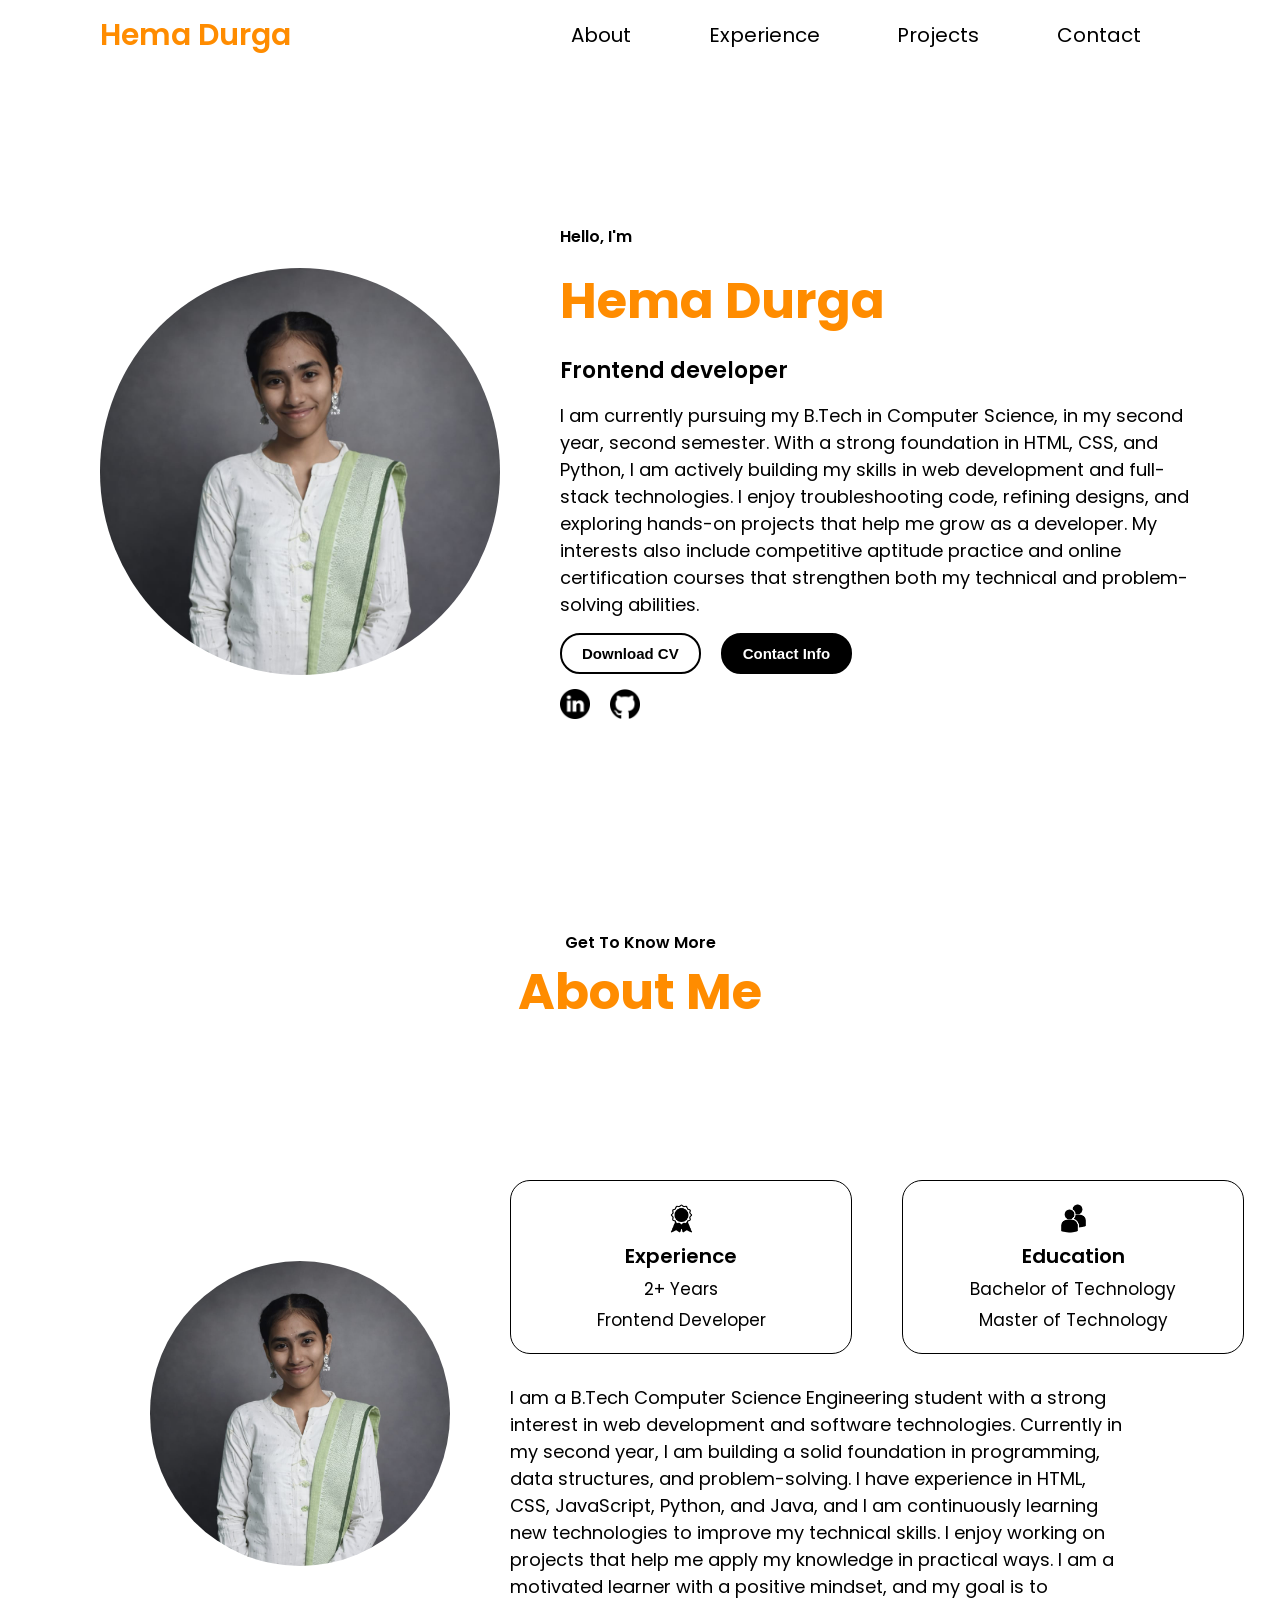
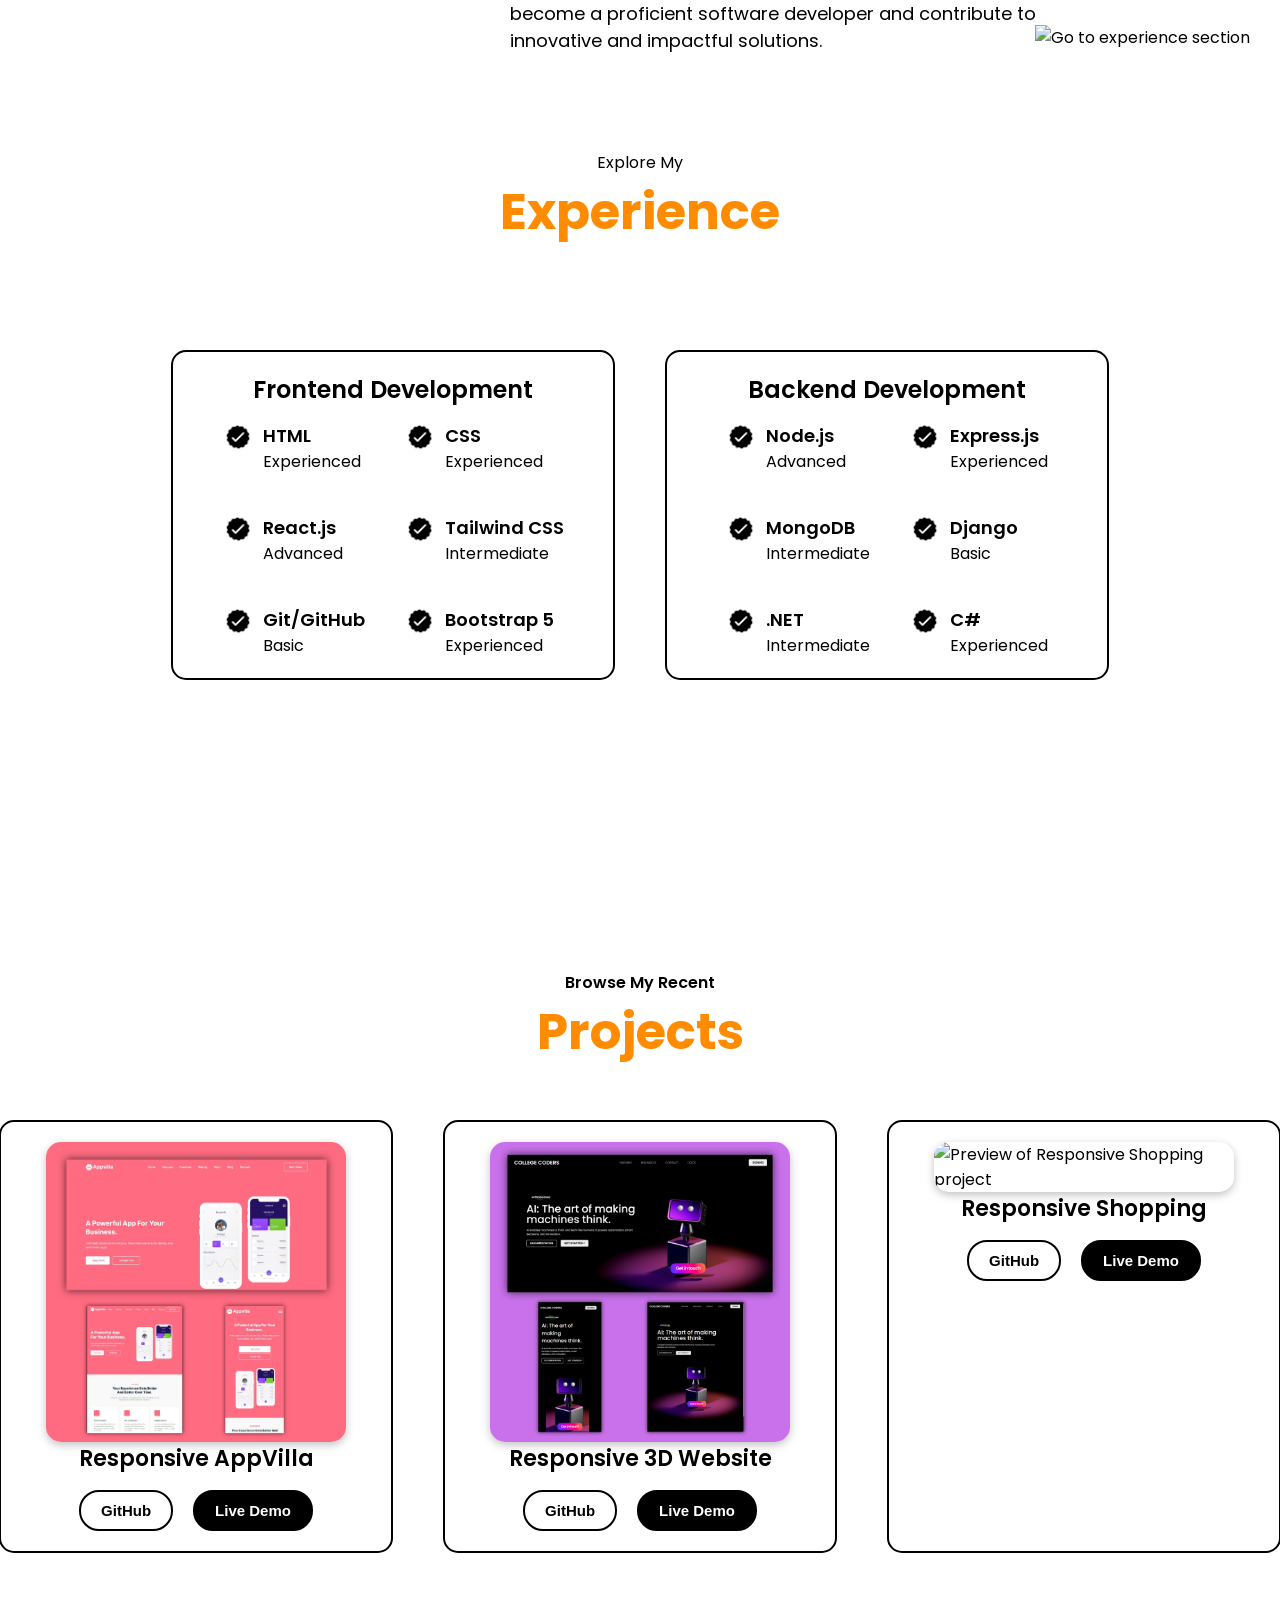
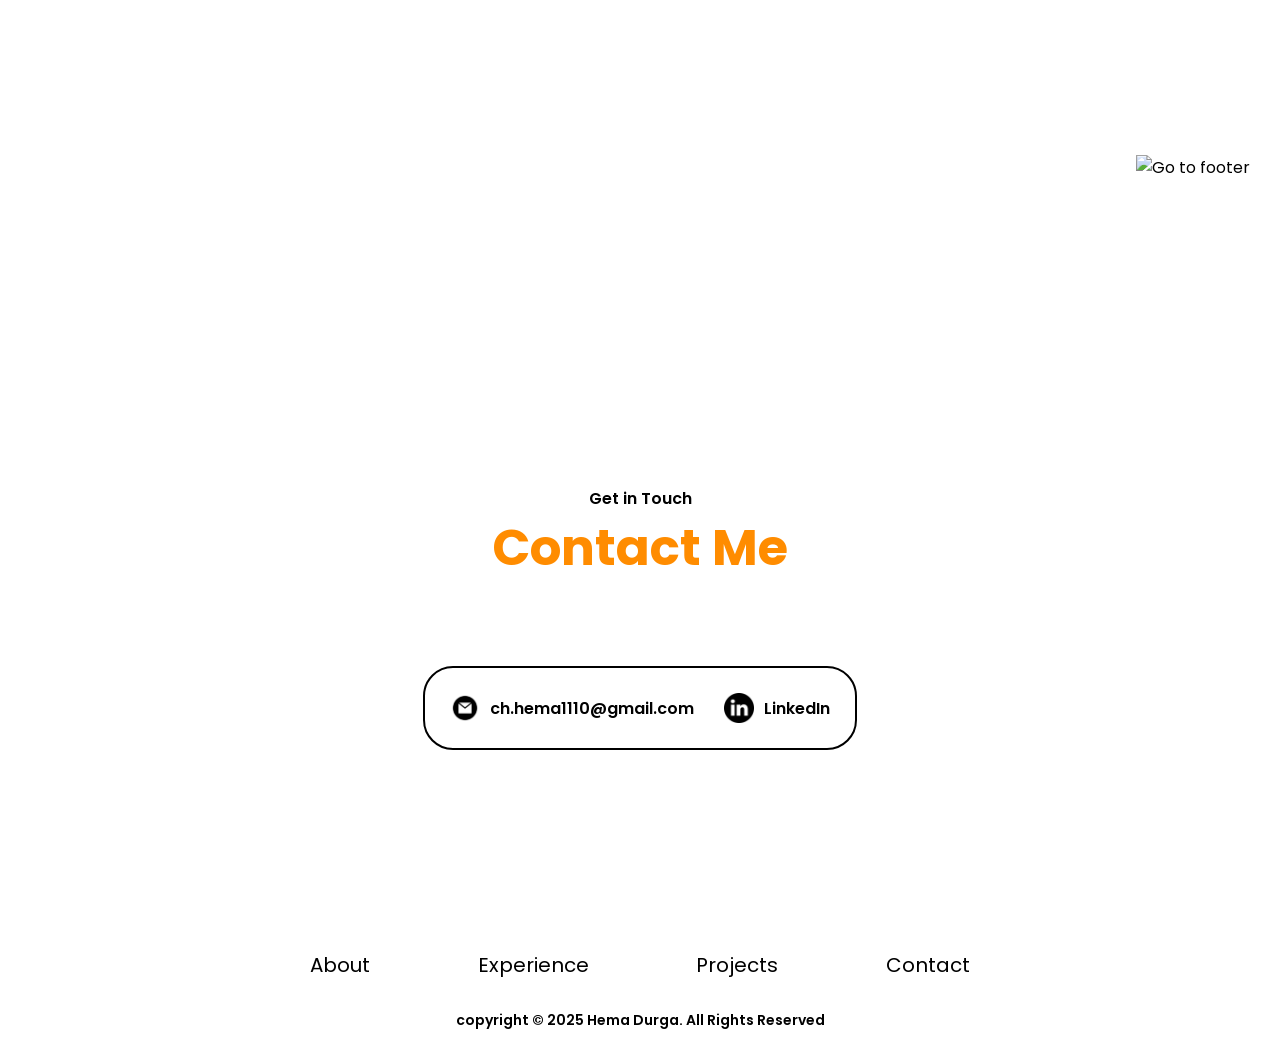
==== index.html @ cb55f6bd "Update and rename portifolio.html to index.html" ====
<!DOCTYPE html>
<html lang="en">
  <head>
    <meta charset="UTF-8" />
    <meta name="viewport" content="width=device-width, initial-scale=1.0" />
    <meta
      name="description"
      content="Portfolio of Hema Durga, a frontend developer and Computer Science engineering student specializing in modern web development."
    />
    <title>Hema Durga | Portfolio</title>
    <link
      rel="stylesheet"
      href="https://cdnjs.cloudflare.com/ajax/libs/font-awesome/7.0.1/css/all.min.css"
      integrity="sha512-2SwdPD6INVrV/lHTZbO2nodKhrnDdJK9/kg2XD1r9uGqPo1cUbujc+IYdlYdEErWNu69gVcYgdxlmVmzTWnetw=="
      crossorigin="anonymous"
      referrerpolicy="no-referrer"
    />
    <link rel="stylesheet" href="styles.css" />
    <link rel="stylesheet" href="sec1.css" />
    <link rel="stylesheet" href="sec2.css" />
    <link rel="stylesheet" href="sec3.css" />
    <link rel="stylesheet" href="sec4.css" />
    <link rel="stylesheet" href="sec5.css" />
    <link rel="stylesheet" href="sec6.css" />
  </head>
  <body>
    <!--Navbar-->
    <nav class="navbar" id="navbar">
      <div class="logo">Hema Durga</div>
      <ul class="menubar">
        <li><a href="#about">About</a></li>
        <li><a href="#experience">Experience</a></li>
        <li><a href="#projects">Projects</a></li>
        <li><a href="#contact">Contact</a></li>
      </ul>
    </nav>
    <!--Responsive navbar-->
    <nav class="navbar-menu">
      <div class="logo">Hema Durga</div>
      <div class="hamburger">
        <i class="fa-solid fa-bars"></i>
      </div>
      <ul class="menubar">
        <li><a href="#about">About</a></li>
        <li><a href="#experience">Experience</a></li>
        <li><a href="#projects">Projects</a></li>
        <li><a href="#contact">Contact</a></li>
      </ul>
    </nav>
    <!--Section 1 / Home-->
    <section class="sec1" id="home">
      <div class="sec1-1">
        <img src="portifolio3.jpeg" alt="Portrait of Hema Durga" />
      </div>
      <div class="sec1-2">
        <span class="sec1-2-1">Hello, I'm</span>
        <h1>Hema Durga</h1>
        <span class="sec1-2-3">Frontend developer</span>
        <p>
          I am currently pursuing my B.Tech in Computer Science, in my second
          year, second semester. With a strong foundation in HTML, CSS, and
          Python, I am actively building my skills in web development and
          full-stack technologies. I enjoy troubleshooting code, refining
          designs, and exploring hands-on projects that help me grow as a
          developer. My interests also include competitive aptitude practice and
          online certification courses that strengthen both my technical and
          problem-solving abilities.
        </p>
        <div class="btns">
          <button onclick="window.location.href='Hema_Durga_CV.pdf'">
            Download CV
          </button>
          <button onclick="window.location.href='tel:+919959449489'">
            Contact Info
          </button>
        </div>
        <div class="social">
          <a
            href="https://www.linkedin.com/in/ch-hema-299141357"
            target="_blank"
            rel="noopener noreferrer"
            aria-label="Visit my LinkedIn profile"
          >
            <img src="linkedin.png" alt="LinkedIn icon" />
          </a>
          <a
            href="https://github.com/your-github-username"
            target="_blank"
            rel="noopener noreferrer"
            aria-label="Visit my GitHub profile"
          >
            <img src="github.png" alt="GitHub icon" />
          </a>
        </div>
      </div>
    </section>
    <script src="script.js"></script>
    <!--Section 2 / About-->
    <section class="sec2" id="about">
      <a class="arrow" href="#experience">
        <img src="arrow.png" alt="Go to experience section" />
      </a>
      <div class="sec2-1">
        <span>Get To Know More</span>
        <h1>About Me</h1>
      </div>
      <div class="sec2-2">
        <div class="sec2-2-1">
          <img src="portifolio3.jpeg" alt="Hema Durga working on a laptop" />
        </div>
        <div class="sec2-2-2">
          <div class="sec2-2-2-1">
            <div class="box">
              <img src="experience.png" alt="Experience icon" />
              <span>Experience</span>
              <span>2+ Years</span>
              <span>Frontend Developer</span>
            </div>
            <div class="box">
              <img src="education.png" alt="Education icon" />
              <span>Education</span>
              <span>Bachelor of Technology</span>
              <span>Master of Technology</span>
            </div>
          </div>
          <p class="p1">
            I am a B.Tech Computer Science Engineering student with a strong
            interest in web development and software technologies. Currently in
            my second year, I am building a solid foundation in programming,
            data structures, and problem-solving. I have experience in HTML,
            CSS, JavaScript, Python, and Java, and I am continuously learning
            new technologies to improve my technical skills. I enjoy working on
            projects that help me apply my knowledge in practical ways. I am a
            motivated learner with a positive mindset, and my goal is to become
            a proficient software developer and contribute to innovative and
            impactful solutions.
          </p>
        </div>
      </div>
    </section>
    <!--Section 3 / Experience-->
    <section class="sec3" id="experience">
      <a class="arrow" href="#projects"> <img src="arrow.png" alt="" /></a>
      <div class="sec3-1">
        <span>Explore My</span>
        <h1>Experience</h1>
      </div>
      <div class="sec3-2">
        <div class="box2">
          <span>Frontend Development</span>
          <div class="skills">
            <div class="skills-1">
              <img src="checkmark.png" alt="Skill level checkmark" />
              <div class="skills-1-2">
                <span>HTML</span>
                <span>Experienced</span>
              </div>
            </div>
            <div class="skills-1">
              <img src="checkmark.png" alt="Skill level checkmark" />
              <div class="skills-1-2">
                <span>CSS</span>
                <span>Experienced</span>
              </div>
            </div>
            <div class="skills-1">
              <img src="checkmark.png" alt="Skill level checkmark" />
              <div class="skills-1-2">
                <span>React.js</span>
                <span>Advanced</span>
              </div>
            </div>
            <div class="skills-1">
              <img src="checkmark.png" alt="Skill level checkmark" />
              <div class="skills-1-2">
                <span>Tailwind CSS</span>
                <span>Intermediate</span>
              </div>
            </div>
            <div class="skills-1">
              <img src="checkmark.png" alt="Skill level checkmark" />
              <div class="skills-1-2">
                <span>Git/GitHub</span>
                <span>Basic</span>
              </div>
            </div>
            <div class="skills-1">
              <img src="checkmark.png" alt="Skill level checkmark" />
              <div class="skills-1-2">
                <span>Bootstrap 5</span>
                <span>Experienced</span>
              </div>
            </div>
          </div>
        </div>
        <div class="box2">
          <span>Backend Development</span>
          <div class="skills">
            <div class="skills-1">
              <img src="checkmark.png" alt="Skill level checkmark" />
              <div class="skills-1-2">
                <span>Node.js</span>
                <span>Advanced</span>
              </div>
            </div>
            <div class="skills-1">
              <img src="checkmark.png" alt="Skill level checkmark" />
              <div class="skills-1-2">
                <span>Express.js</span>
                <span>Experienced</span>
              </div>
            </div>
            <div class="skills-1">
              <img src="checkmark.png" alt="Skill level checkmark" />
              <div class="skills-1-2">
                <span>MongoDB</span>
                <span>Intermediate</span>
              </div>
            </div>
            <div class="skills-1">
              <img src="checkmark.png" alt="Skill level checkmark" />
              <div class="skills-1-2">
                <span>Django</span>
                <span>Basic</span>
              </div>
            </div>
            <div class="skills-1">
              <img src="checkmark.png" alt="Skill level checkmark" />
              <div class="skills-1-2">
                <span>.NET</span>
                <span>Intermediate</span>
              </div>
            </div>
            <div class="skills-1">
              <img src="checkmark.png" alt="Skill level checkmark" />
              <div class="skills-1-2">
                <span>C#</span>
                <span>Experienced</span>
              </div>
            </div>
          </div>
        </div>
      </div>
    </section>
    <!--Section 4 / Projects-->
    <section class="sec4" id="projects">
      <a class="arrow" href="#footer">
        <img src="arrow.png" alt="Go to footer" />
      </a>
      <div class="sec4-1">
        <span>Browse My Recent</span>
        <h1>Projects</h1>
      </div>
      <div class="sec4-2">
        <div class="box3">
          <img src="project1.jpg" alt="Preview of Responsive AppVilla project" />
          <div class="box3-2">
            <span>Responsive AppVilla</span>
            <div class="btns">
              <button onclick="window.open('https://github.com/your-github-username/appvilla', '_blank')">
                GitHub
              </button>
              <button onclick="window.open('https://your-demo-link.com/appvilla', '_blank')">
                Live Demo
              </button>
            </div>
          </div>
        </div>
        <div class="box3">
          <img src="project3.jpg" alt="Preview of Responsive 3D Website project" />
          <div class="box3-2">
            <span>Responsive 3D Website</span>
            <div class="btns">
              <button onclick="window.open('https://github.com/your-github-username/3d-website', '_blank')">
                GitHub
              </button>
              <button onclick="window.open('https://your-demo-link.com/3d-website', '_blank')">
                Live Demo
              </button>
            </div>
          </div>
        </div>
        <div class="box3">
          <img src="project2.jpg" alt="Preview of Responsive Shopping project" />
          <div class="box3-2">
            <span>Responsive Shopping</span>
            <div class="btns">
              <button onclick="window.open('https://github.com/your-github-username/shopping-site', '_blank')">
                GitHub
              </button>
              <button onclick="window.open('https://your-demo-link.com/shopping-site', '_blank')">
                Live Demo
              </button>
            </div>
          </div>
        </div>
      </div>
    </section>
    <!--Section 5 / Contact-->
    <section class="sec5" id="contact">
      <div class="sec5-1">
        <span>Get in Touch</span>
        <h1>Contact Me</h1>
      </div>
      <div class="sec5-2">
        <a class="a1" href="mailto:ch.hema1110@gmail.com"
          ><img src="email.png" alt="Email icon" /><span
            >ch.hema1110@gmail.com</span
          ></a
        >
        <a
          class="a2"
          href="https://www.linkedin.com/in/ch-hema-299141357"
          target="_blank"
          rel="noopener noreferrer"
          ><img src="linkedin.png" alt="LinkedIn icon" /><span>LinkedIn</span></a
        >
      </div>
    </section>
    <!--Section 6 / ending-->
    <section class="sec6" id="footer">
      <ul class="menubar">
        <li><a href="#about">About</a></li>
        <li><a href="#experience">Experience</a></li>
        <li><a href="#projects">Projects</a></li>
        <li><a href="#contact">Contact</a></li>
      </ul>
      <span>copyright &#169; 2025 Hema Durga. All Rights Reserved</span>
      <a class="arrow arrow2" href="#navbar"> <img src="arrow.png" alt="" /></a>
    </section>
  </body>
</html>
---- styles.css ----
@import url("https://fonts.googleapis.com/css2?family=Poppins:ital,wght@0,100;0,200;0,300;0,400;0,500;0,600;0,700;0,800;0,900;1,100;1,200;1,300;1,400;1,500;1,600;1,700;1,800;1,900&display=swap");
* {
  padding: 0;
  margin: 0;
}
body {
  font-family: "Poppins", sans-serif;
  font-style: normal;
}
html {
  scroll-behavior: smooth;
}
a {
  text-decoration: none;
  color: black;
  transition: all 0.3s ease;
}
a:hover {
  color: darkorange;
  text-decoration: underline;
  text-underline-offset: 10px;
  text-decoration-color: darkorange;
}
.navbar {
  display: flex;
  align-items: center;
  height: 70px;
  padding: 0px 100px;
  justify-content: space-around;
}
.logo {
  width: 40%;
  font-size: 30px;
  font-weight: 600;
  color: darkorange;
}
.menubar {
  width: 60%;
  list-style: none;
  display: flex;
  justify-content: space-around;
}
.menubar li {
  font-size: 20px;
}
.sec2,
.sec3,
.sec4,
.sec6 {
  position: relative;
}
.arrow {
  position: absolute;
  right: 30px;
  bottom: 0;
}
.arrow2 {
  transform: rotate(180deg);
  bottom: 50px;
}
.arrow img {
  width: 30px;
}

@media (min-width: 1025px) {
  .navbar-menu {
    display: none;
  }
  @keyframes appear {
    from {
      opacity: 0;
      transform: translateX(-200px);
    }
    to {
      opacity: 1;
      transform: translateX(0px);
    }
  }
  .sec1,
  .sec2,
  .sec3,
  .sec4,
  .sec5 {
    animation: appear linear;
    animation-timeline: view();
    animation-range: entry 0% cover 40%;
  }
}
@media (max-width: 1024px) {
  .arrow {
    display: none;
  }
  .navbar {
    display: none;
  }
  .navbar-menu {
    display: flex;
  }
  .hamburger {
    background-color: white;
    box-shadow: rgba(0, 0, 0, 0.24) 0px 3px 8px;
    position: fixed;
    right: 30px;
    top: 20px;
    padding: 4px;
    z-index: 100;
  }
  .navbar-menu .logo {
    margin-top: 20px;
    padding-left: 30px;
  }
  .hamburger i {
    font-size: 35px;
  }
  .navbar-menu .menubar {
    display: flex;
    flex-direction: column;
    background-color: darkorange;
    position: fixed;
    right: 0;
    top: 70px;
    padding: 10px;
    gap: 10px;
    margin-right: -700px;
    border-radius: 5px;
    transition: all 0.3s ease;
    z-index: 100;
  }
  .navbar-menu .menubar.show {
    margin-right: 0px;
  }
  .navbar-menu .menubar li a {
    display: block;
    background-color: white;
    border-radius: 5px;
    padding: 5px;
    font-weight: 600;
  }
}
@media (max-width: 767px) {
  .logo {
    text-wrap: nowrap;
  }
  .navbar-menu .logo {
    padding-left: 10px;
    font-size: 25px;
    margin-top: 25px;
  }
}
---- sec1.css ----
.sec1 {
  display: flex;
  height: 90vh;
  align-items: center;
  gap: 60px;
}
.sec1-1 {
  margin-left: 100px;
}
.sec1-1 img {
  width: 400px;
  object-fit: cover;
  border-radius: 50%;
}
.sec1-2 {
  display: flex;
  flex-direction: column;
  gap: 15px;
}
.sec1-2-1 {
  font-weight: 600;
}
h1 {
  font-size: 50px;
  color: darkorange;
}
.sec1-2-3 {
  font-weight: 600;
  font-size: 22px;
}
p {
  font-size: 18px;
  width: 90%;
}
.btns {
  display: flex;
  gap: 20px;
}
.btns > :nth-child(1) {
  padding: 10px 20px;
  background-color: transparent;
  border-radius: 20px;
  font-size: 15px;
  font-weight: 600;
  border: 2px solid black;
  transition: all 0.3s ease;
}
.btns > :nth-child(1):hover {
  background-color: black;
  color: white;
  cursor: pointer;
}
.btns > :nth-child(2) {
  padding: 10px 20px;
  background-color: black;
  color: white;
  border-radius: 20px;
  font-size: 15px;
  font-weight: 600;
  border: 2px solid black;
  transition: all 0.3s ease;
}
.btns > :nth-child(2):hover {
  background-color: darkorange;
  color: white;
  cursor: pointer;
  border-color: darkorange;
}
.social {
  display: flex;
  gap: 20px;
}
.social img {
  width: 30px;
  transition: all 0.3s ease;
}
.social img:hover {
  transform: scale(0.9);
  cursor: pointer;
}
@media (max-width: 1024px) {
  .sec1 {
    flex-direction: column;
    height: 100%;
    margin-bottom: 50px;
    padding-bottom: 50px;
  }
  p {
    text-align: center;
    width: 70%;
  }
  .sec1-1 img {
    width: 450px;
  }
  .sec1-2 {
    align-items: center;
  }
  .sec1-1 {
    margin-left: 0px;
  }
}
@media (max-width: 767px) {
  .sec1 {
    flex-direction: column;
  }
  h1 {
    font-size: 40px;
  }
  p {
    text-align: center;
  }
  .sec1-1 {
    margin-top: 50px;
  }
  .sec1-2 {
    align-items: center;
    padding-bottom: 50px;
  }
  .sec1-1 img {
    width: 300px;
  }
}
---- sec2.css ----
.sec2 {
  display: flex;
  flex-direction: column;
  align-items: center;
  height: 80vh;
  padding-top: 50px;
}
.sec2-1 {
  display: flex;
  flex-direction: column;
  align-items: center;
}
.sec2-1 :nth-child(1) {
  font-weight: 600;
}
.sec2-2 {
  display: flex;
  align-items: center;
  margin-top: 150px;
  padding-bottom: 150px;
  gap: 60px;
}
.sec2-2-1 {
  margin-left: 150px;
}
.sec2-2-1 img {
  width: 300px;
  border-radius: 50%;
}
.sec2-2-2-1 {
  display: flex;
  gap: 50px;
}
.sec2-2-2 {
  display: flex;
  flex-direction: column;
  gap: 30px;
}
.box {
  display: flex;
  flex-direction: column;
  align-items: center;
  border: 1px solid black;
  width: 300px;
  padding: 20px;
  border-radius: 20px;
  gap: 5px;
}
.box img {
  width: 35px;
}
.box :nth-child(2) {
  font-size: 20px;
  font-weight: 600;
}
.box :nth-child(3),
.box :nth-child(4) {
  font-size: 17px;
}
.p1 {
  width: 80%;
}
@media (max-width: 1024px) {
  .sec2 {
    margin-bottom: 150px;
    height: 100%;
  }
  .sec2-2 {
    margin-top: 150px;
    flex-direction: column;
    margin-top: 50px;
  }
  .sec2-2-1 {
    margin-left: 0px;
  }
  .sec2-2-2 {
    align-items: center;
  }
}
@media (max-width: 767px) {
  .sec2 {
    height: 100%;
  }
  .sec2-2 {
    margin-top: 150px;
    flex-direction: column;
    margin-top: 50px;
  }
  .sec2-2-1 {
    margin-left: 0px;
  }
  .sec2-2-1 img {
    width: 250px;
    border-radius: 50%;
  }
  .sec2-2-2 {
    align-items: center;
  }
  .sec2-2-2-1 {
    flex-direction: column;
  }
}
---- sec3.css ----
.sec3 {
  display: flex;
  flex-direction: column;
  align-items: center;
  height: 80vh;
  padding-top: 100px;
  gap: 100px;
  margin-bottom: 50px;
}
.sec3-1 {
  display: flex;
  flex-direction: column;
  align-items: center;
}
.sec3-2 {
  display: flex;
  gap: 50px;
}
.box2 {
  width: 400px;
  border: 2px solid black;
  display: flex;
  flex-direction: column;
  align-items: center;
  padding: 20px;
  border-radius: 15px;
  gap: 15px;
}
.box2 > :nth-child(1) {
  font-size: 24px;
  font-weight: 600;
}
.skills {
  display: grid;
  grid-template-columns: auto auto;
  gap: 40px;
}
.skills-1 {
  display: flex;
  align-items: start;
  gap: 10px;
}
.skills-1 img {
  width: 30px;
}
.skills-1-2 {
  display: flex;
  flex-direction: column;
}
.skills-1-2 > :nth-child(1) {
  font-size: 18px;
  font-weight: 600;
}
@media (max-width: 1024px) {
  .sec3 {
    padding-bottom: 150px;
    height: 100%;
  }
  .sec3-2 {
    flex-direction: column;
  }
  .box2 {
    width: 500px;
    gap: 15px;
  }
  .box2 > :nth-child(1) {
    font-size: 28px;
  }
  .skills {
    gap: 50px;
  }
  .skills-1 {
    gap: 15px;
  }
  .skills-1 img {
    width: 35px;
  }
  .skills-1-2 > :nth-child(1) {
    font-size: 23px;
    font-weight: 600;
  }
}
@media (max-width: 767px) {
  .sec3 {
    padding-top: 0px;
  }
  .sec3-2 {
    flex-direction: column;
    padding-bottom: 0px;
  }
  .box2 {
    width: 300px;
    gap: 25px;
  }
  .box2 > :nth-child(1) {
    font-size: 18px;
  }
  .skills {
    gap: 25px;
  }
  .skills-1 {
    gap: 10px;
  }
  .skills-1 img {
    width: 30px;
  }
  .skills-1-2 > :nth-child(1) {
    font-size: 20px;
    font-weight: 600;
  }
}
---- sec4.css ----
.sec4 {
  display: flex;
  flex-direction: column;
  align-items: center;
  height: 90vh;
  gap: 50px;
  padding-top: 50px;
}
.sec4-1 {
  display: flex;
  flex-direction: column;
  align-items: center;
}
.sec4-1 > :nth-child(1) {
  font-weight: 600;
}
.sec4-2 {
  display: flex;
  gap: 50px;
  border-radius: 15px;
}
.box3 {
  width: 350px;
  border: 2px solid black;
  display: flex;
  flex-direction: column;
  align-items: center;
  border-radius: 15px;
  padding: 20px;
}
.box3 img {
  width: 300px;
  border-radius: 15px;
  box-shadow: rgba(0, 0, 0, 0.24) 0px 3px 8px;
}
.box3-2 {
  display: flex;
  flex-direction: column;
  align-items: center;
  gap: 15px;
}
.box3-2 > :nth-child(1) {
  font-size: 22px;
  font-weight: 600;
}
@media (max-width: 1024px) {
  .sec4 {
    height: 100%;
  }
  .sec4-2 {
    flex-direction: column;
    padding-bottom: 100px;
  }
  .box3 {
    width: 500px;
    gap: 20px;
  }
  .box3 img {
    width: 400px;
    border-radius: 15px;
    box-shadow: rgba(0, 0, 0, 0.24) 0px 3px 8px;
  }
  .box3-2 > :nth-child(1) {
    font-size: 30px;
    font-weight: 600;
  }
}
@media (max-width: 767px) {
  .box3 {
    width: 300px;
    gap: 15px;
  }
  .box3 img {
    width: 250px;
    border-radius: 15px;
    box-shadow: rgba(0, 0, 0, 0.24) 0px 3px 8px;
  }
  .box3-2 > :nth-child(1) {
    font-size: 20px;
    font-weight: 600;
  }
}
---- sec5.css ----
.sec5 {
  display: flex;
  flex-direction: column;
  align-items: center;
  justify-content: end;
  gap: 80px;
  padding-top: 130px;
  height: 60vh;
}
.sec5-1 {
  display: flex;
  flex-direction: column;
  align-items: center;
}
.sec5-1 > :nth-child(1) {
  font-weight: 600;
}
.sec5-2 {
  display: flex;
  gap: 30px;
  border: 2px solid black;
  padding: 25px;
  border-radius: 30px;
  margin-bottom: 100px;
}
.a1 {
  display: flex;
  align-items: center;
  gap: 10px;
}
.a2 {
  display: flex;
  align-items: center;
  gap: 10px;
}
.a1 img {
  width: 30px;
}
.a2 img {
  width: 30px;
}
.a1 span,
.a2 span {
  font-weight: 600;
}
@media (max-width: 767px) {
  .sec5-2 {
    display: flex;
    gap: 20px;
    padding: 10px;
  }
}
---- sec6.css ----
.sec6 {
  display: flex;
  flex-direction: column;
  align-items: center;
  margin-top: 100px;
}
.sec6 > :nth-child(2) {
  margin-top: 30px;
  margin-bottom: 20px;
  font-weight: 600;
  font-size: 14px;
}
@media (max-width: 767px) {
  .sec6 > :nth-child(1) {
    gap: 30px;
    display: grid;
    grid-template-columns: auto auto;
    text-align: center;
  }
  .sec6 > :nth-child(2) {
    font-size: 10px;
  }
}
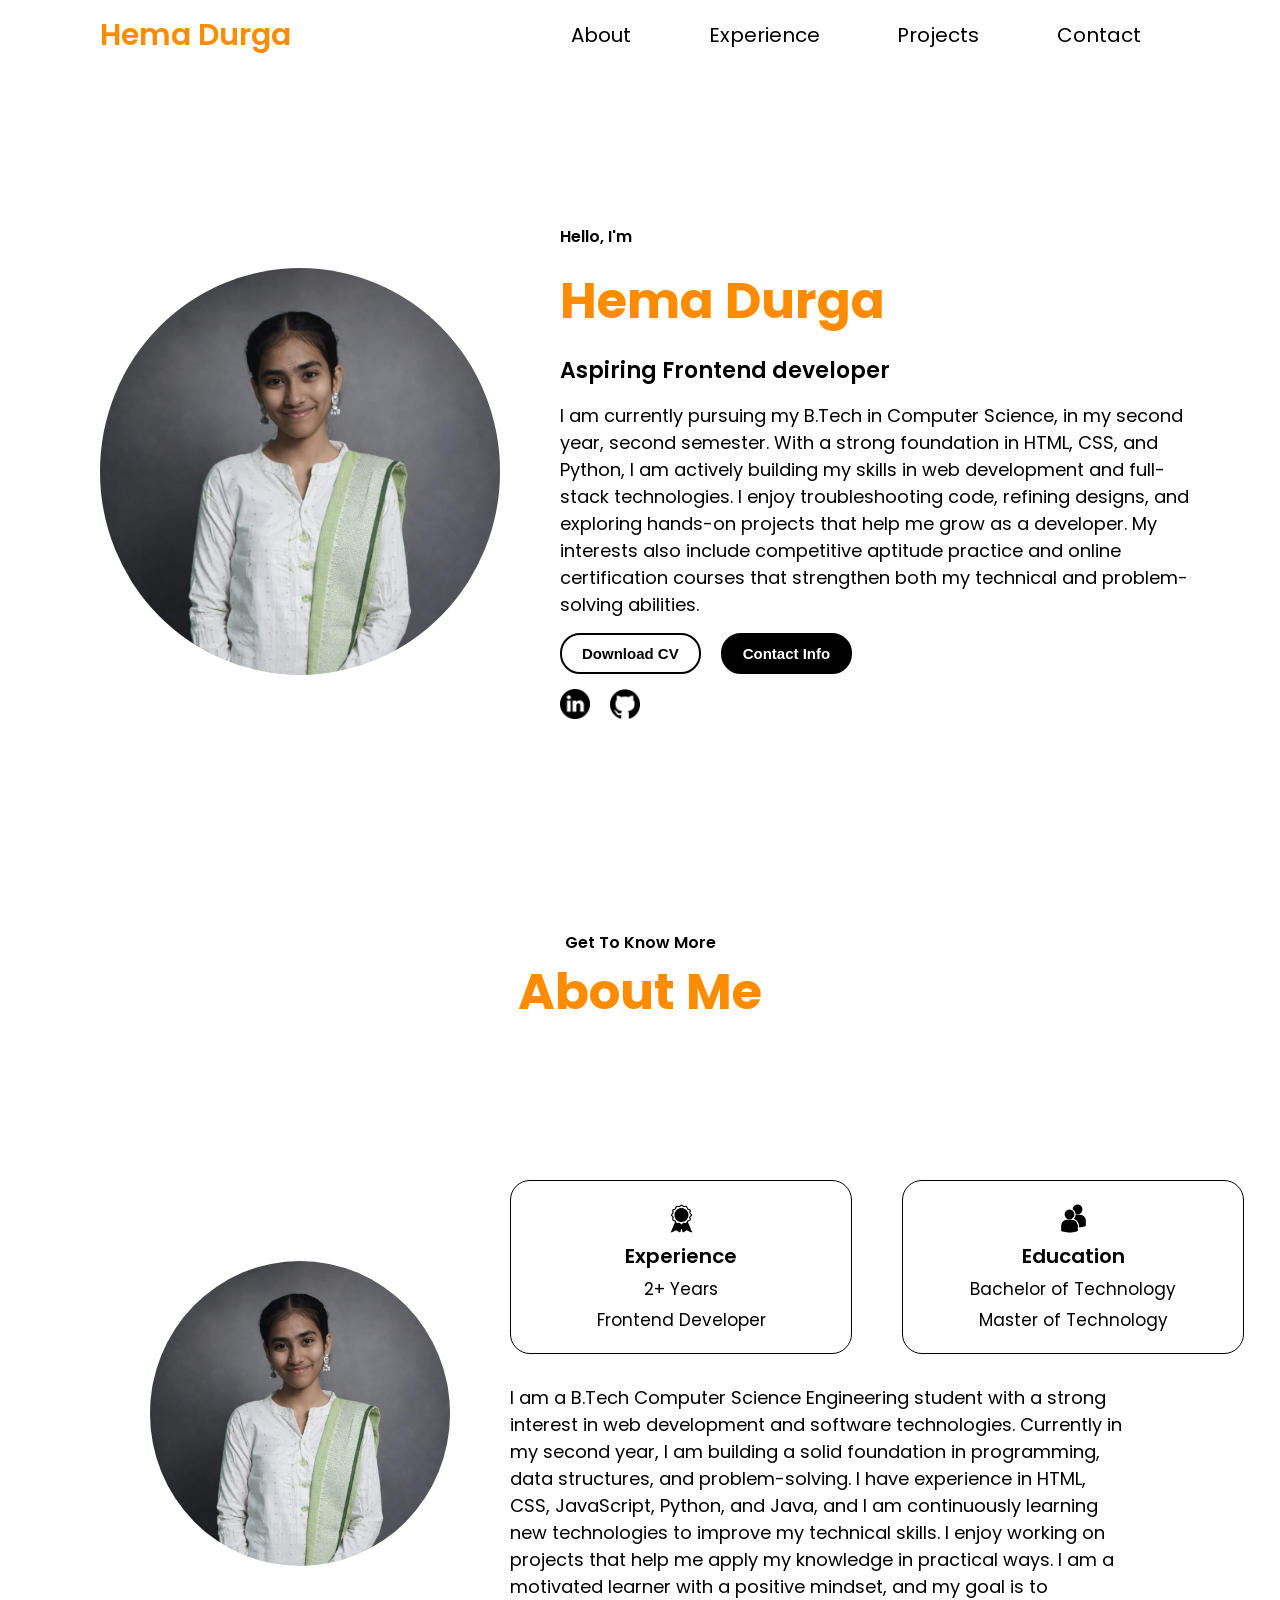
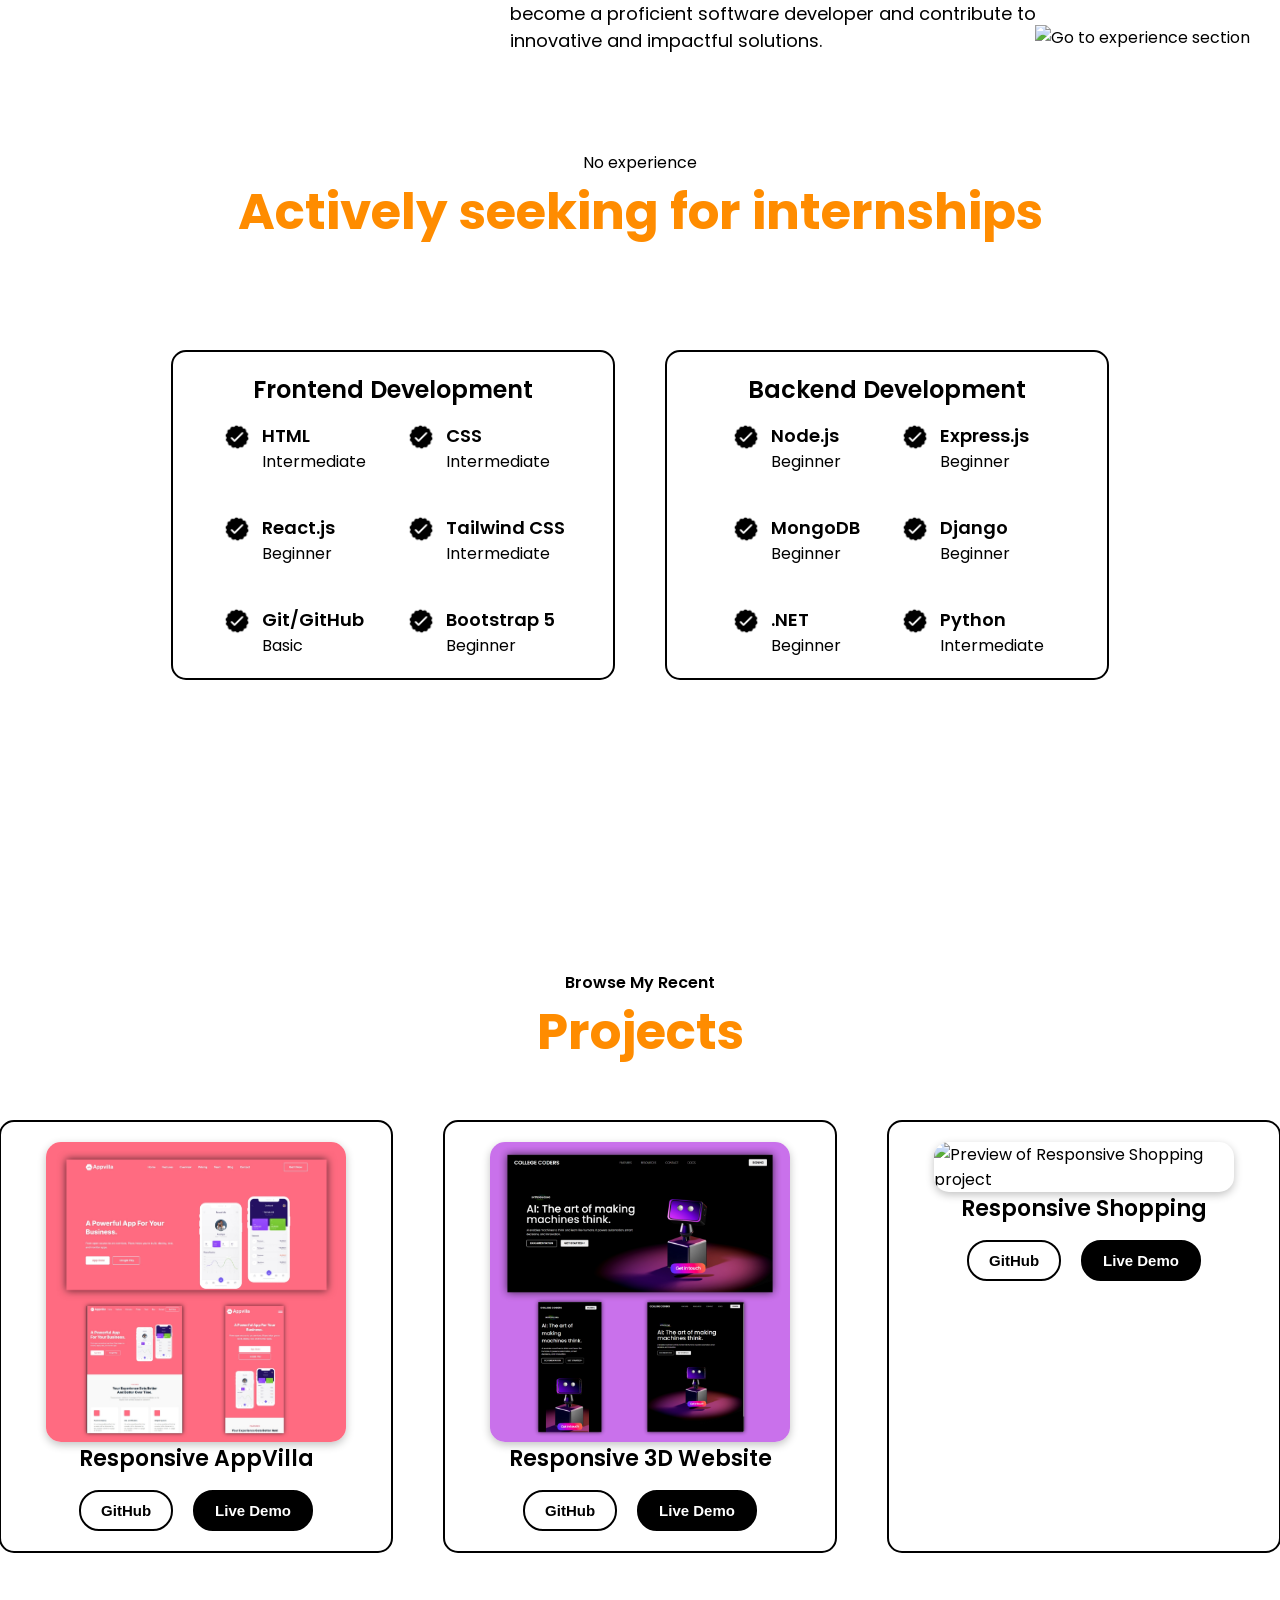
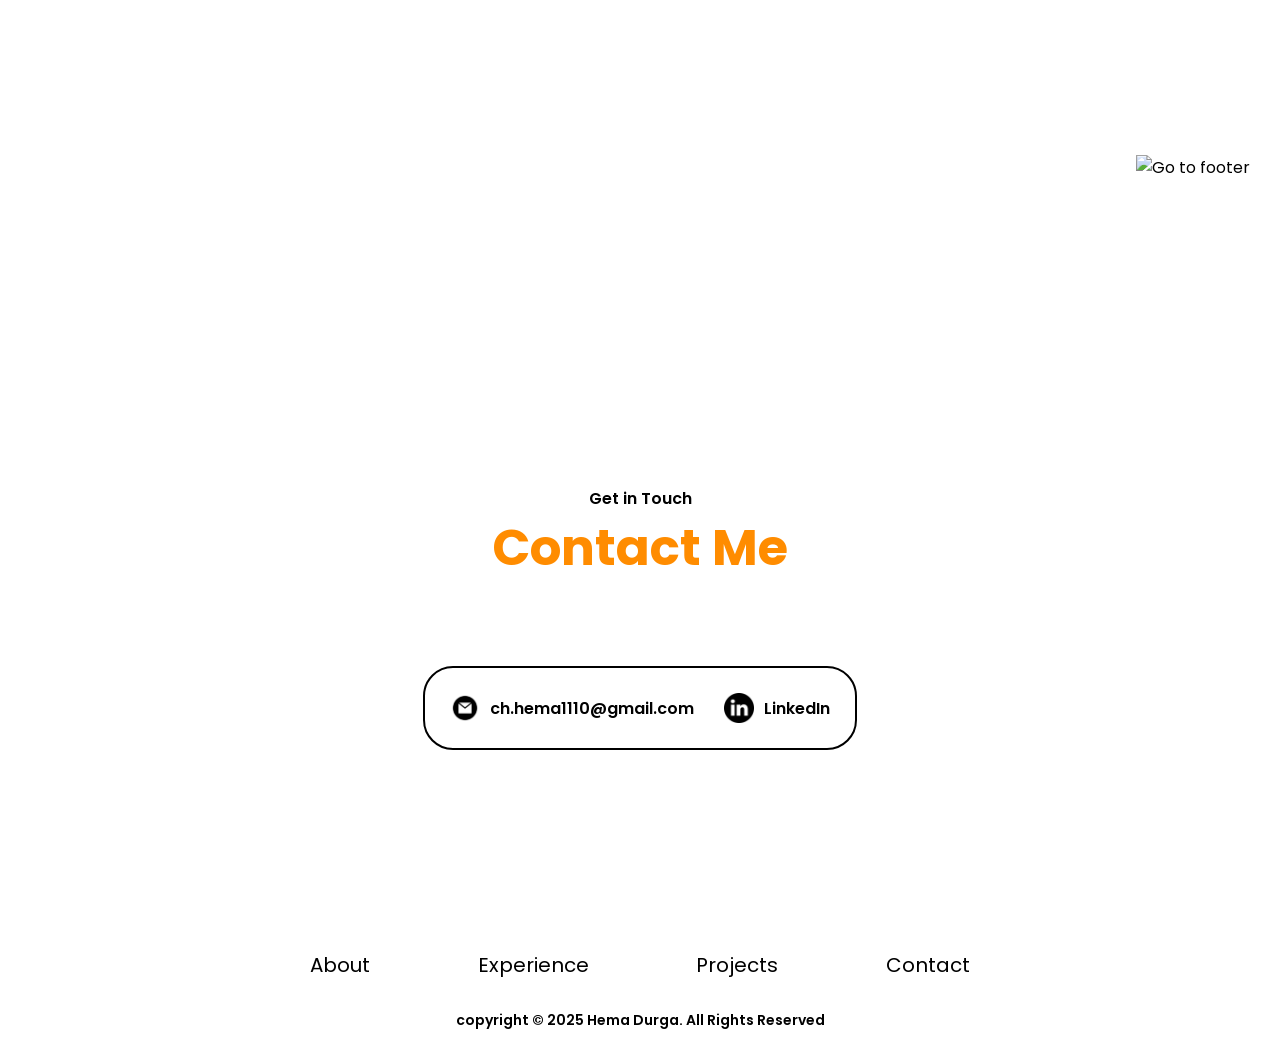
==== commit 7cb492c5: "Revise profile details and update links Updated personal information and skill levels in the profile" ====
--- a/index.html
+++ b/index.html
@@ -55,7 +55,7 @@
       <div class="sec1-2">
         <span class="sec1-2-1">Hello, I'm</span>
         <h1>Hema Durga</h1>
-        <span class="sec1-2-3">Frontend developer</span>
+        <span class="sec1-2-3">Aspiring Frontend developer</span>
         <p>
           I am currently pursuing my B.Tech in Computer Science, in my second
           year, second semester. With a strong foundation in HTML, CSS, and
@@ -67,7 +67,7 @@
           problem-solving abilities.
         </p>
         <div class="btns">
-          <button onclick="window.location.href='Hema_Durga_CV.pdf'">
+          <button onclick="window.C:\Users\ASUS\Downloads.href='Hema_Durga_CV.pdf'">
             Download CV
           </button>
           <button onclick="window.location.href='tel:+919959449489'">
@@ -76,7 +76,7 @@
         </div>
         <div class="social">
           <a
-            href="https://www.linkedin.com/in/ch-hema-299141357"
+            href="https://www.linkedin.com/in/hemach-web123"
             target="_blank"
             rel="noopener noreferrer"
             aria-label="Visit my LinkedIn profile"
@@ -84,7 +84,7 @@
             <img src="linkedin.png" alt="LinkedIn icon" />
           </a>
           <a
-            href="https://github.com/your-github-username"
+            href="https://github.com/hemach838-byte"
             target="_blank"
             rel="noopener noreferrer"
             aria-label="Visit my GitHub profile"
@@ -142,8 +142,8 @@
     <section class="sec3" id="experience">
       <a class="arrow" href="#projects"> <img src="arrow.png" alt="" /></a>
       <div class="sec3-1">
-        <span>Explore My</span>
-        <h1>Experience</h1>
+        <span>No experience</span>
+        <h1>Actively seeking for internships</h1>
       </div>
       <div class="sec3-2">
         <div class="box2">
@@ -153,21 +153,21 @@
               <img src="checkmark.png" alt="Skill level checkmark" />
               <div class="skills-1-2">
                 <span>HTML</span>
-                <span>Experienced</span>
+                <span>Intermediate</span>
               </div>
             </div>
             <div class="skills-1">
               <img src="checkmark.png" alt="Skill level checkmark" />
               <div class="skills-1-2">
                 <span>CSS</span>
-                <span>Experienced</span>
+                <span>Intermediate</span>
               </div>
             </div>
             <div class="skills-1">
               <img src="checkmark.png" alt="Skill level checkmark" />
               <div class="skills-1-2">
                 <span>React.js</span>
-                <span>Advanced</span>
+                <span>Beginner</span>
               </div>
             </div>
             <div class="skills-1">
@@ -188,7 +188,7 @@
               <img src="checkmark.png" alt="Skill level checkmark" />
               <div class="skills-1-2">
                 <span>Bootstrap 5</span>
-                <span>Experienced</span>
+                <span>Beginner</span>
               </div>
             </div>
           </div>
@@ -200,42 +200,42 @@
               <img src="checkmark.png" alt="Skill level checkmark" />
               <div class="skills-1-2">
                 <span>Node.js</span>
-                <span>Advanced</span>
+                <span>Beginner</span>
               </div>
             </div>
             <div class="skills-1">
               <img src="checkmark.png" alt="Skill level checkmark" />
               <div class="skills-1-2">
                 <span>Express.js</span>
-                <span>Experienced</span>
+                <span>Beginner</span>
               </div>
             </div>
             <div class="skills-1">
               <img src="checkmark.png" alt="Skill level checkmark" />
               <div class="skills-1-2">
                 <span>MongoDB</span>
+                <span>Beginner</span>
+              </div>
+            </div>
+            <div class="skills-1">
+              <img src="checkmark.png" alt="Skill level checkmark" />
+              <div class="skills-1-2">
+                <span>Django</span>
+                <span>Beginner</span>
+              </div>
+            </div>
+            <div class="skills-1">
+              <img src="checkmark.png" alt="Skill level checkmark" />
+              <div class="skills-1-2">
+                <span>.NET</span>
+                <span>Beginner</span>
+              </div>
+            </div>
+            <div class="skills-1">
+              <img src="checkmark.png" alt="Skill level checkmark" />
+              <div class="skills-1-2">
+                <span>Python</span>
                 <span>Intermediate</span>
-              </div>
-            </div>
-            <div class="skills-1">
-              <img src="checkmark.png" alt="Skill level checkmark" />
-              <div class="skills-1-2">
-                <span>Django</span>
-                <span>Basic</span>
-              </div>
-            </div>
-            <div class="skills-1">
-              <img src="checkmark.png" alt="Skill level checkmark" />
-              <div class="skills-1-2">
-                <span>.NET</span>
-                <span>Intermediate</span>
-              </div>
-            </div>
-            <div class="skills-1">
-              <img src="checkmark.png" alt="Skill level checkmark" />
-              <div class="skills-1-2">
-                <span>C#</span>
-                <span>Experienced</span>
               </div>
             </div>
           </div>
@@ -257,7 +257,7 @@
           <div class="box3-2">
             <span>Responsive AppVilla</span>
             <div class="btns">
-              <button onclick="window.open('https://github.com/your-github-username/appvilla', '_blank')">
+              <button onclick="window.open('https://hemach838-byte.github.io/App-villa/', '_blank')">
                 GitHub
               </button>
               <button onclick="window.open('https://your-demo-link.com/appvilla', '_blank')">
@@ -330,3 +330,4 @@
     </section>
   </body>
 </html>
+
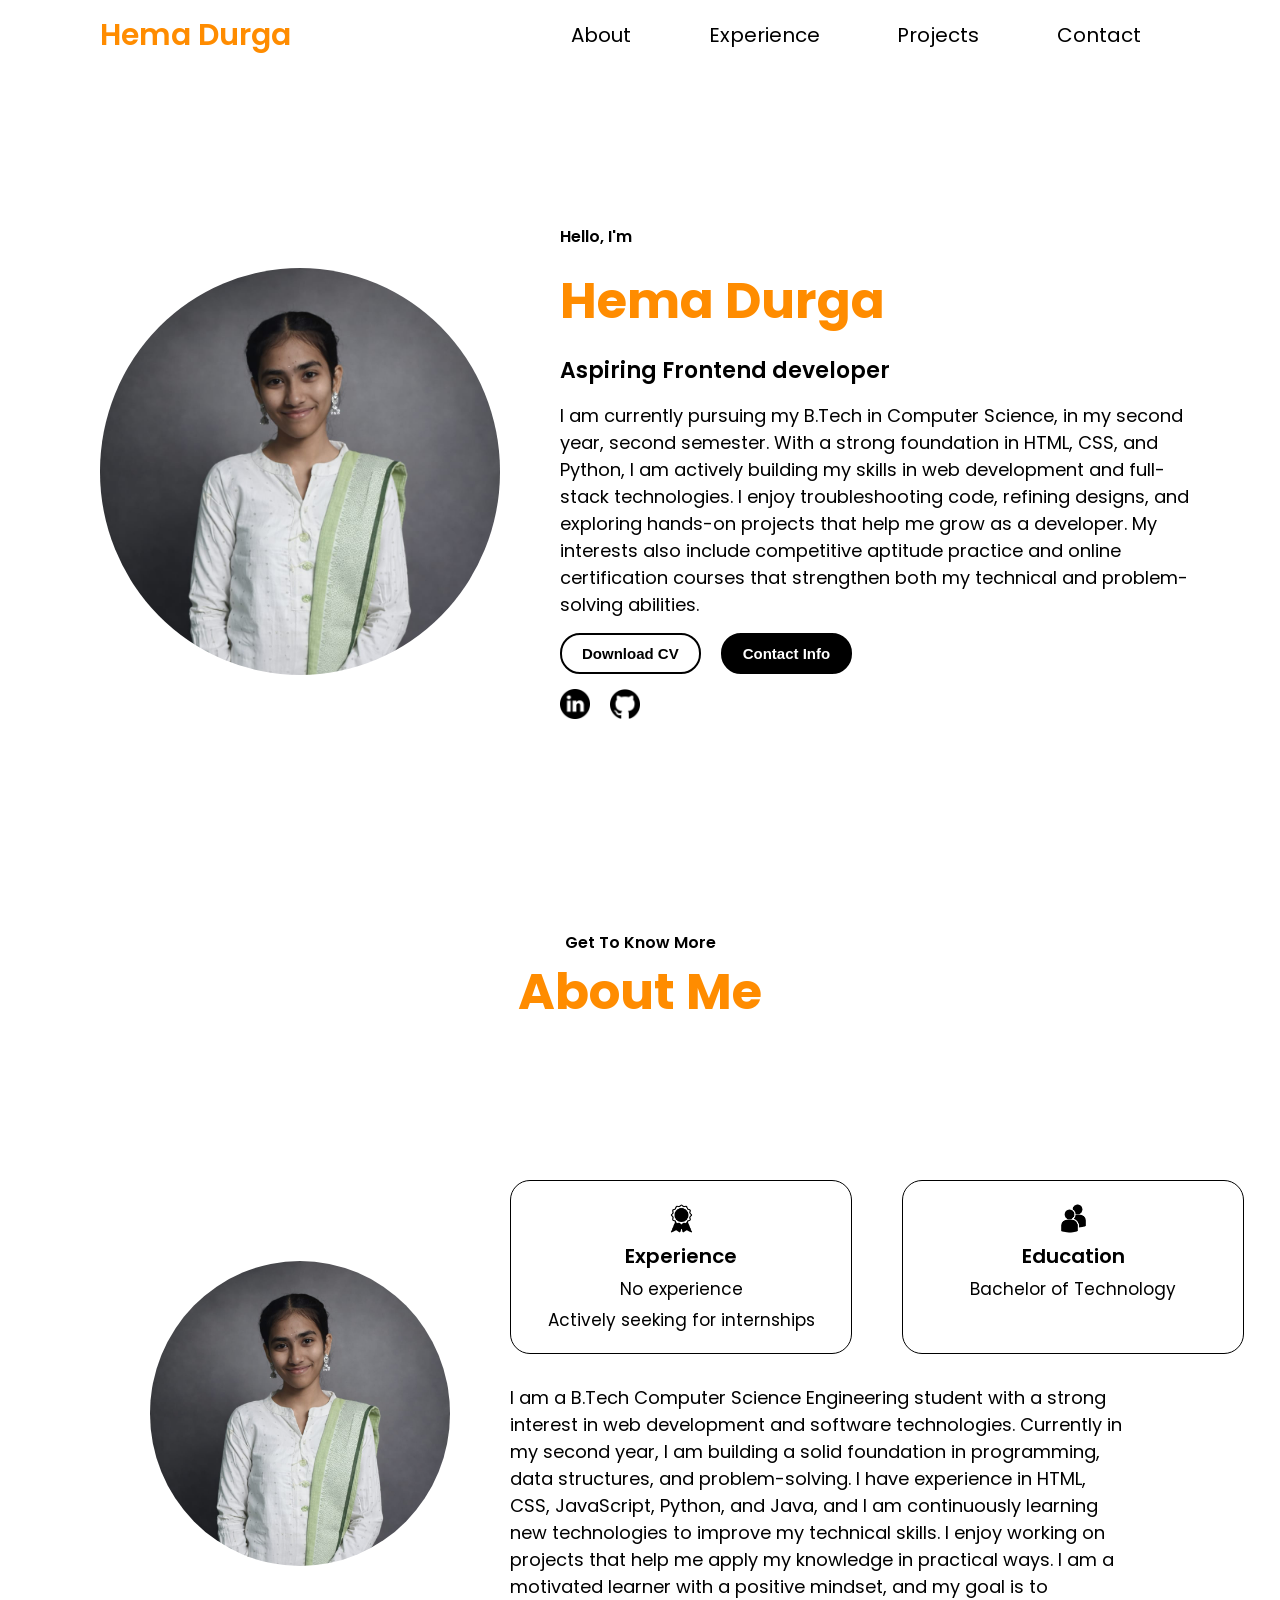
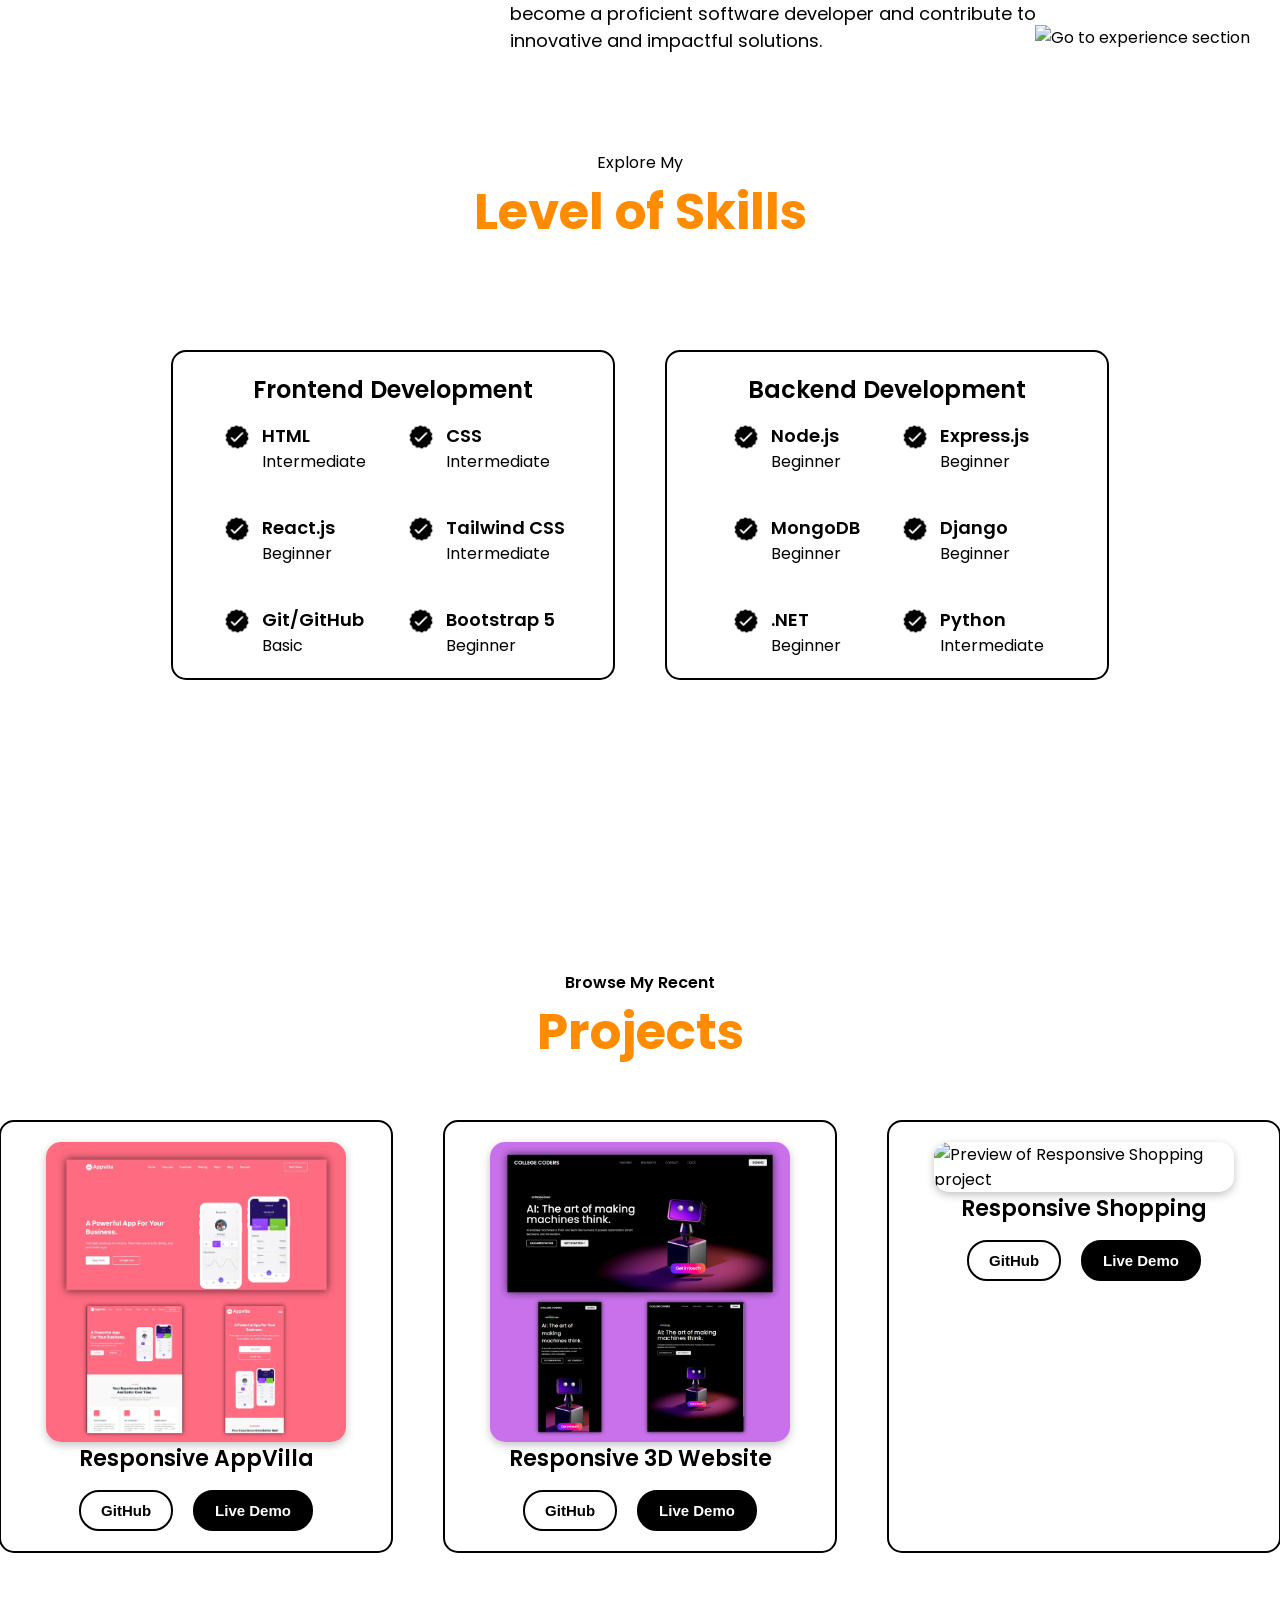
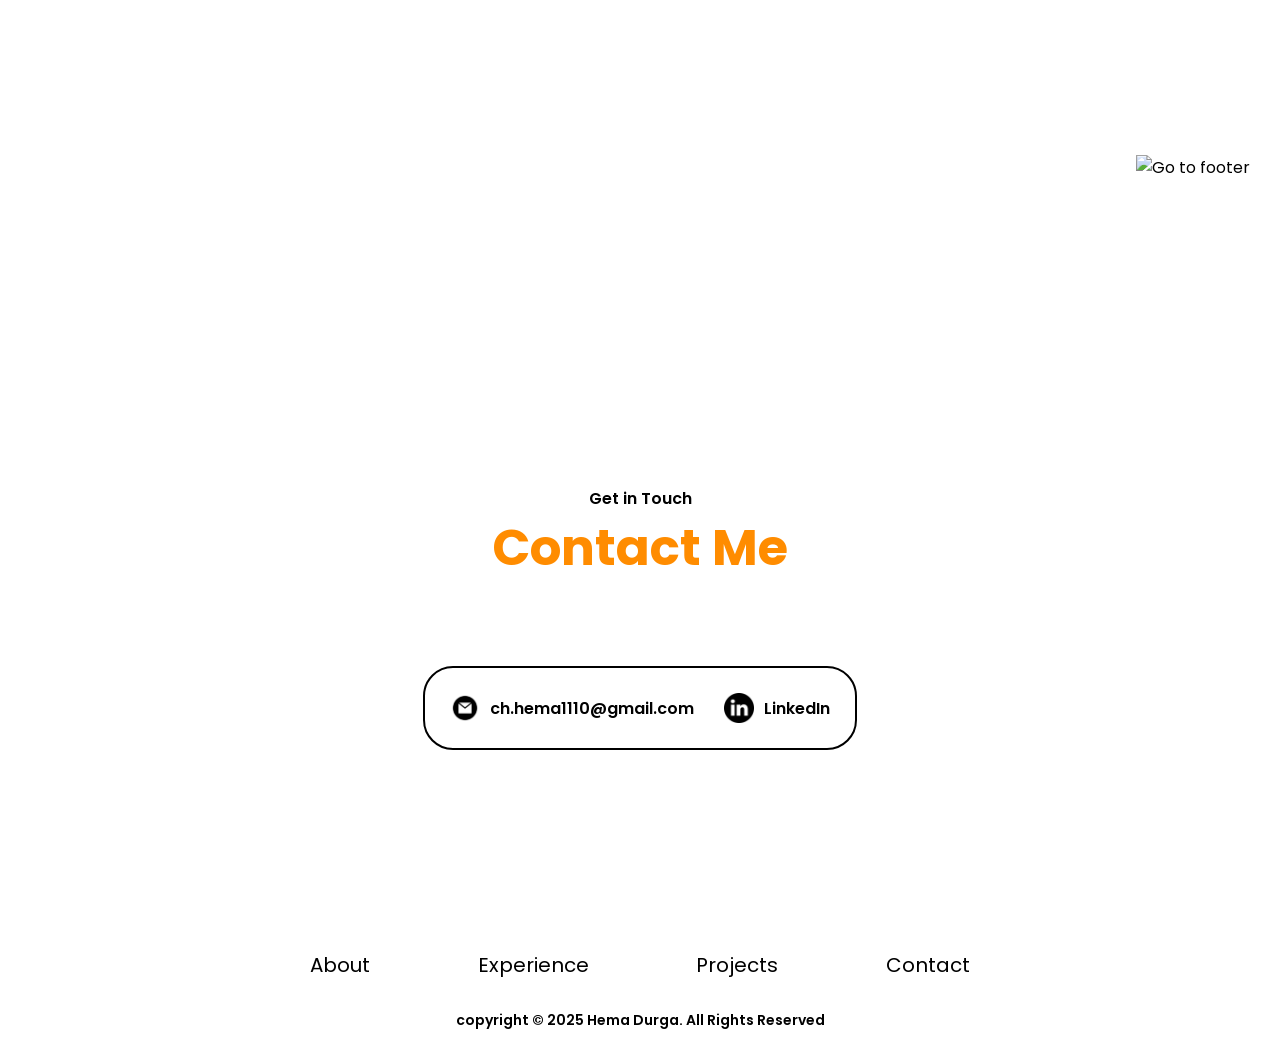
==== commit d9d9a5b0: "Fix HTML formatting and structure" ====
--- a/index.html
+++ b/index.html
@@ -67,7 +67,7 @@
           problem-solving abilities.
         </p>
         <div class="btns">
-          <button onclick="window.C:\Users\ASUS\Downloads.href='Hema_Durga_CV.pdf'">
+          <button onclick="window.location.href='Hema_Durga_CV.pdf'">
             Download CV
           </button>
           <button onclick="window.location.href='tel:+919959449489'">
@@ -113,14 +113,13 @@
             <div class="box">
               <img src="experience.png" alt="Experience icon" />
               <span>Experience</span>
-              <span>2+ Years</span>
-              <span>Frontend Developer</span>
+              <span>No experience</span>
+              <span>Actively seeking for internships</span>
             </div>
             <div class="box">
               <img src="education.png" alt="Education icon" />
               <span>Education</span>
               <span>Bachelor of Technology</span>
-              <span>Master of Technology</span>
             </div>
           </div>
           <p class="p1">
@@ -142,8 +141,8 @@
     <section class="sec3" id="experience">
       <a class="arrow" href="#projects"> <img src="arrow.png" alt="" /></a>
       <div class="sec3-1">
-        <span>No experience</span>
-        <h1>Actively seeking for internships</h1>
+        <span>Explore My</span>
+        <h1>Level of Skills</h1>
       </div>
       <div class="sec3-2">
         <div class="box2">
@@ -331,3 +330,4 @@
   </body>
 </html>
 
+
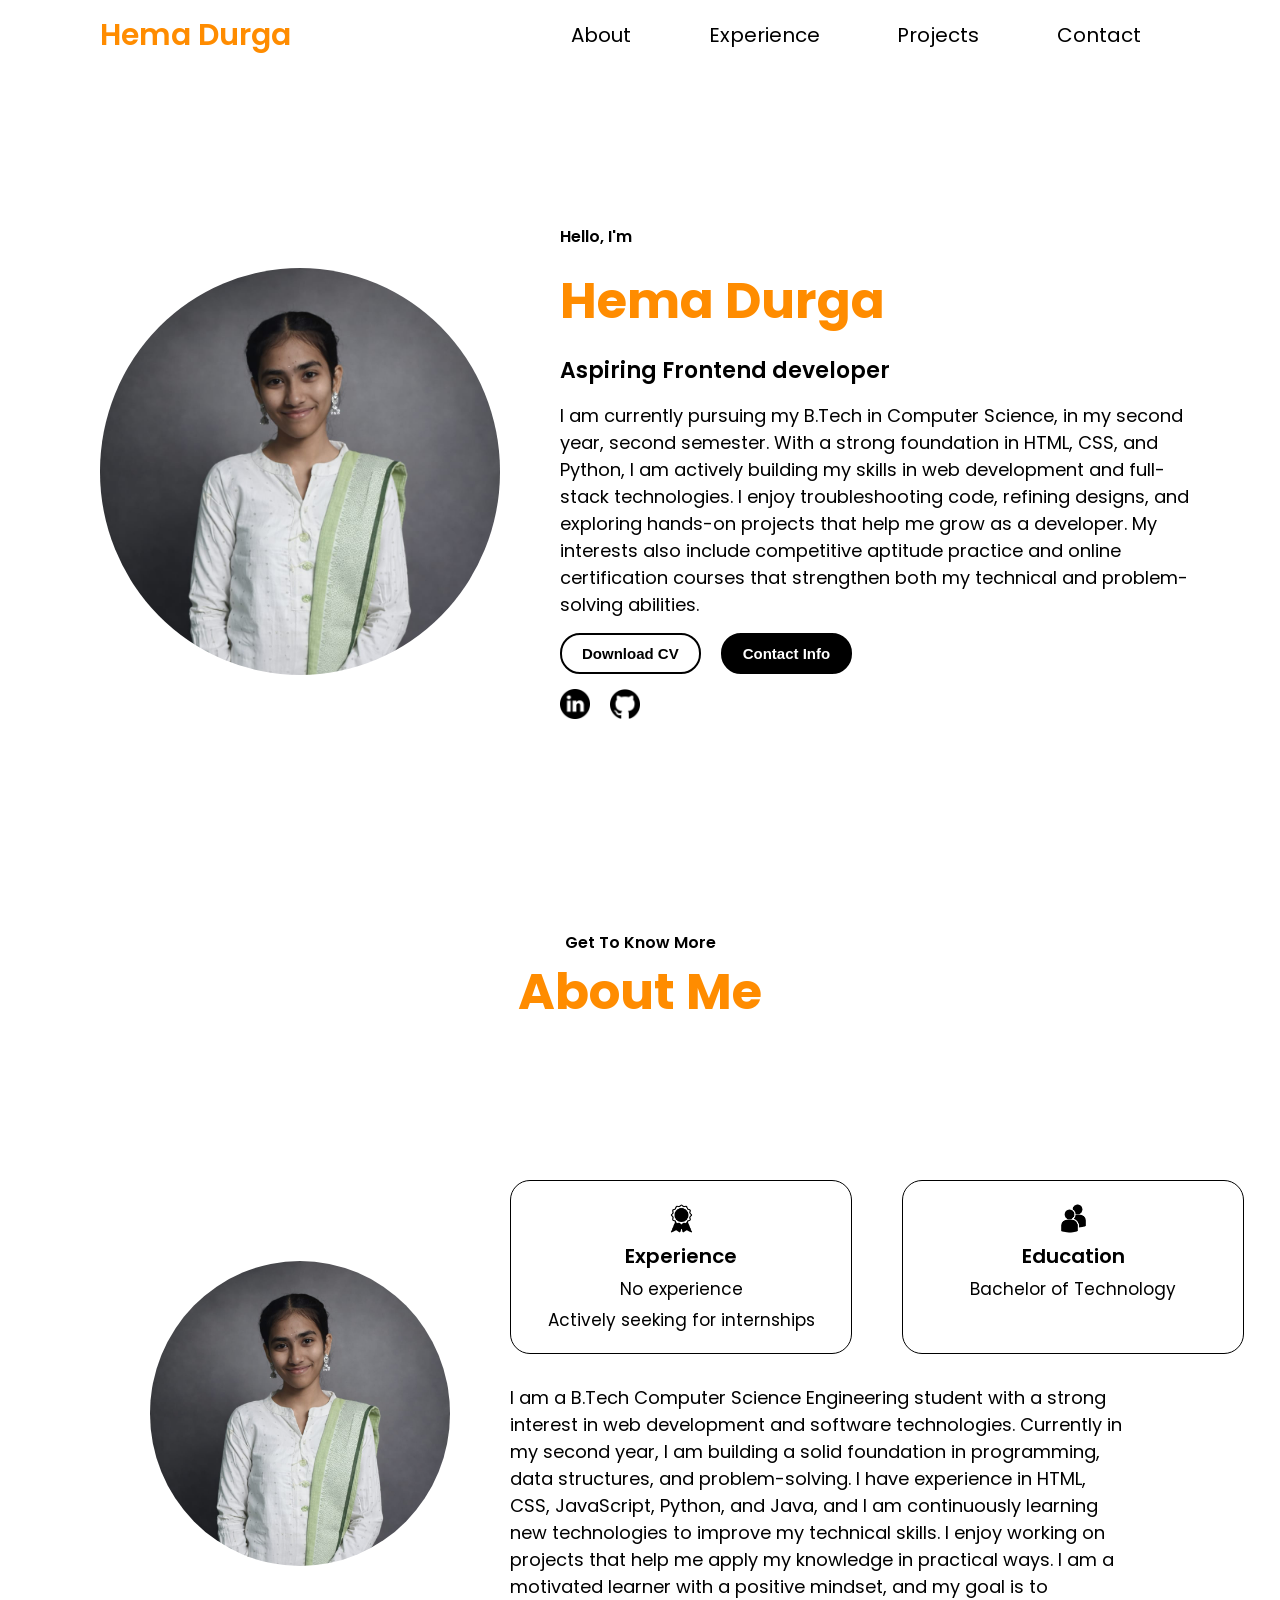
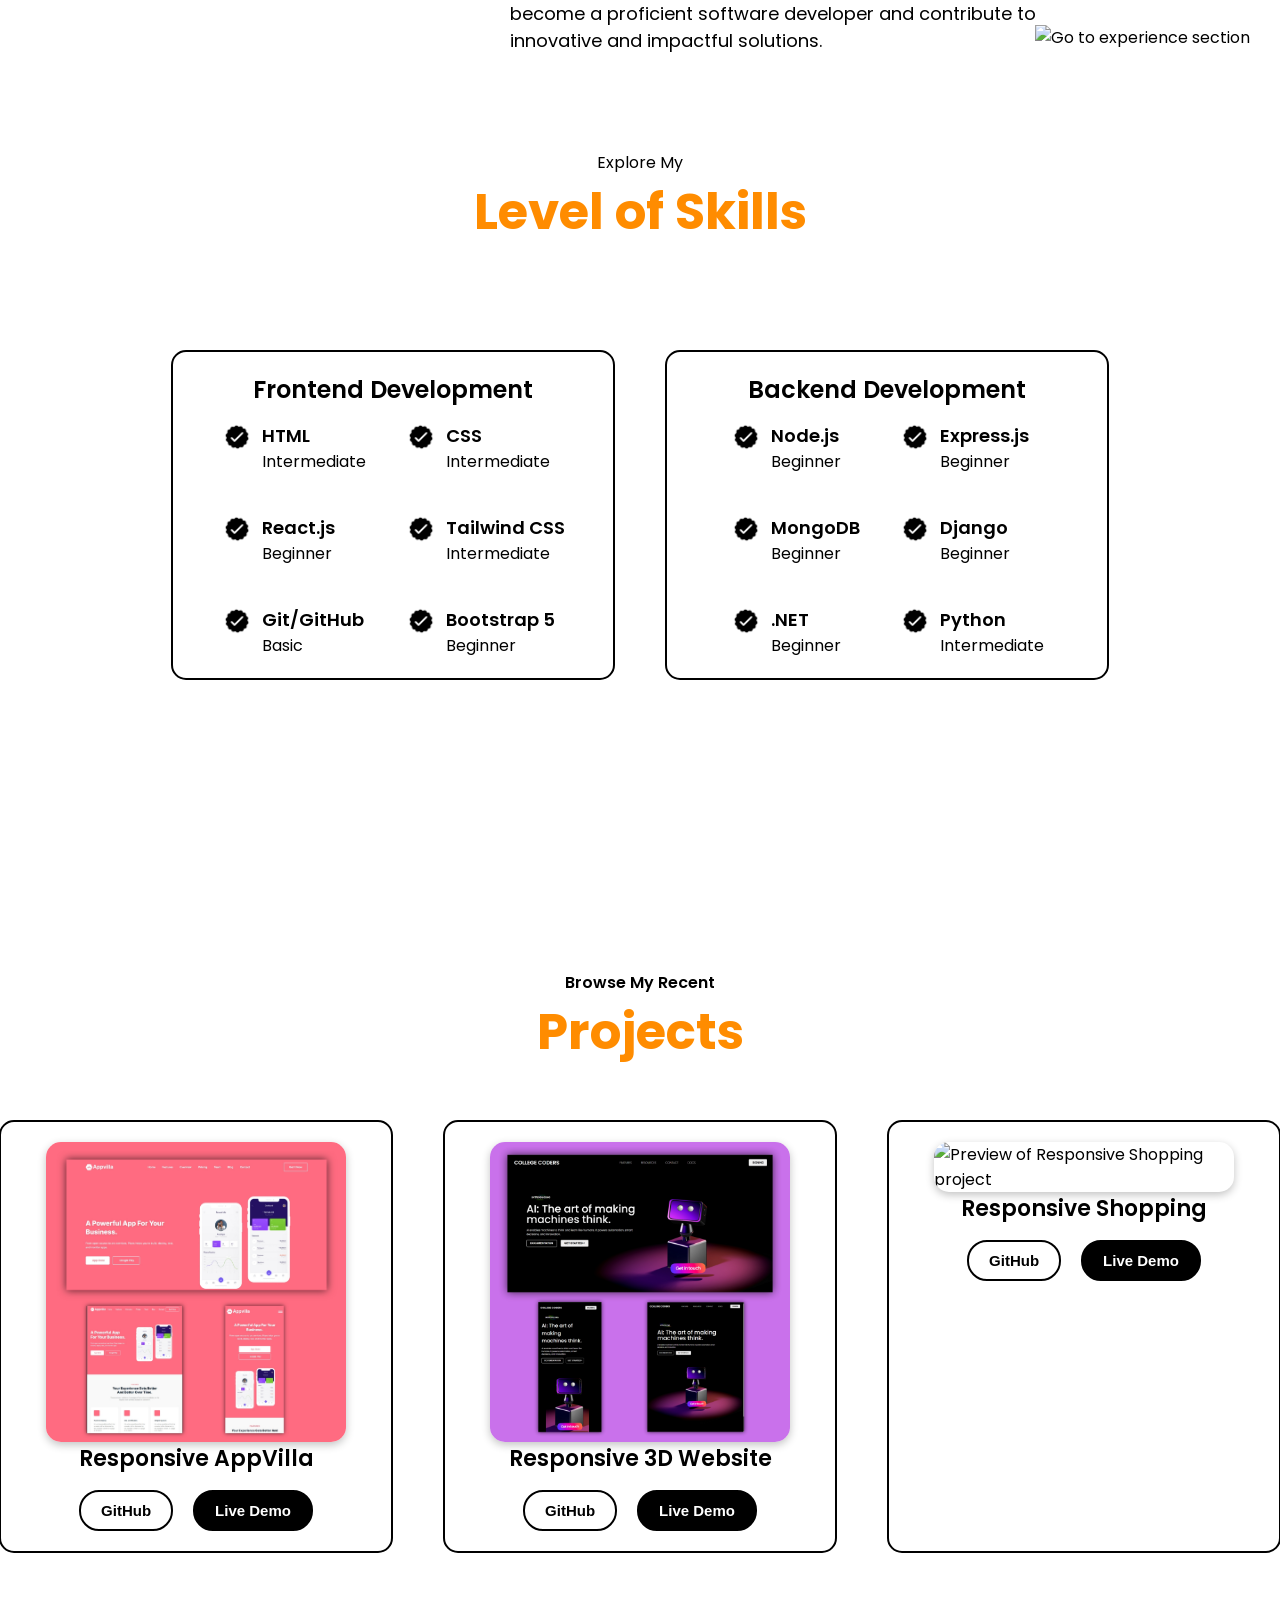
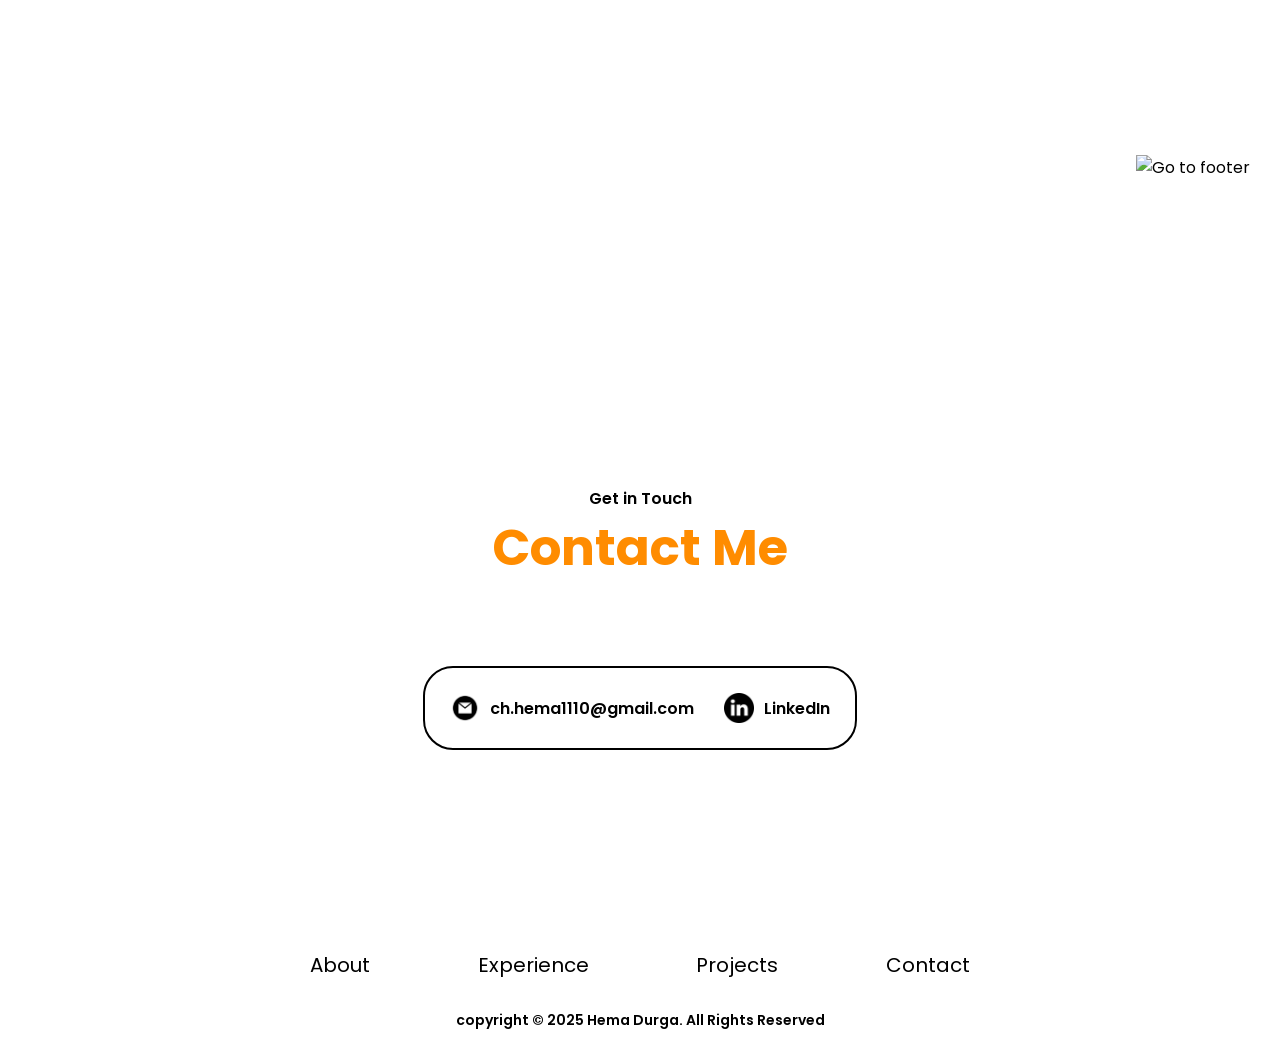
==== commit f7f1e906: "Update index.html with new portfolio content Replaced the entire content of index.html with updated " ====
--- a/index.html
+++ b/index.html
@@ -256,10 +256,10 @@
           <div class="box3-2">
             <span>Responsive AppVilla</span>
             <div class="btns">
+              <button onclick="window.open('https://github.com/hemach838-byte', '_blank')">
+                GitHub
+              </button>
               <button onclick="window.open('https://hemach838-byte.github.io/App-villa/', '_blank')">
-                GitHub
-              </button>
-              <button onclick="window.open('https://your-demo-link.com/appvilla', '_blank')">
                 Live Demo
               </button>
             </div>
@@ -270,10 +270,10 @@
           <div class="box3-2">
             <span>Responsive 3D Website</span>
             <div class="btns">
-              <button onclick="window.open('https://github.com/your-github-username/3d-website', '_blank')">
+              <button onclick="window.open('https://github.com/hemach838-byte', '_blank')">
                 GitHub
               </button>
-              <button onclick="window.open('https://your-demo-link.com/3d-website', '_blank')">
+              <button onclick="window.open('https://hemach838-byte.github.io/3D/', '_blank')">
                 Live Demo
               </button>
             </div>
@@ -284,10 +284,10 @@
           <div class="box3-2">
             <span>Responsive Shopping</span>
             <div class="btns">
-              <button onclick="window.open('https://github.com/your-github-username/shopping-site', '_blank')">
+              <button onclick="window.open('https://github.com/hemach838-byte', '_blank')">
                 GitHub
               </button>
-              <button onclick="window.open('https://your-demo-link.com/shopping-site', '_blank')">
+              <button onclick="window.open('https://github.com/hemach838-byte', '_blank')">
                 Live Demo
               </button>
             </div>
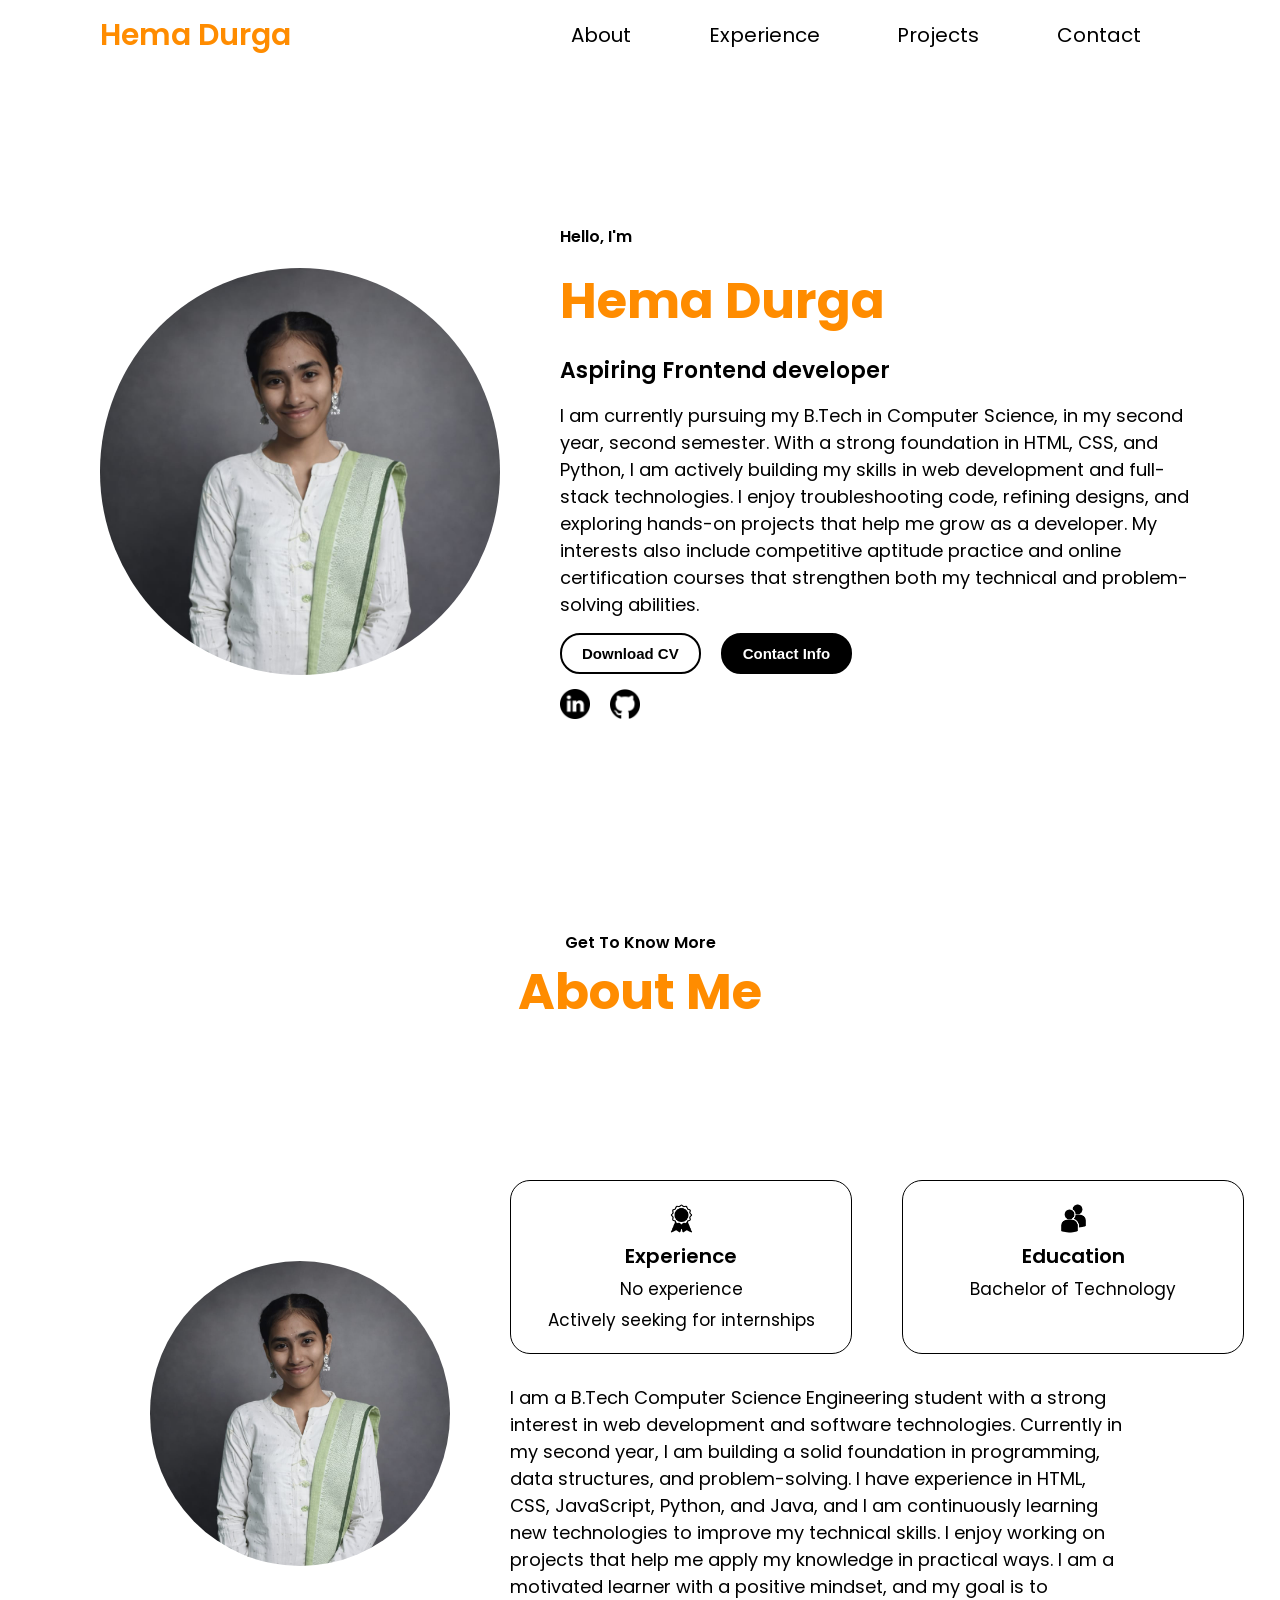
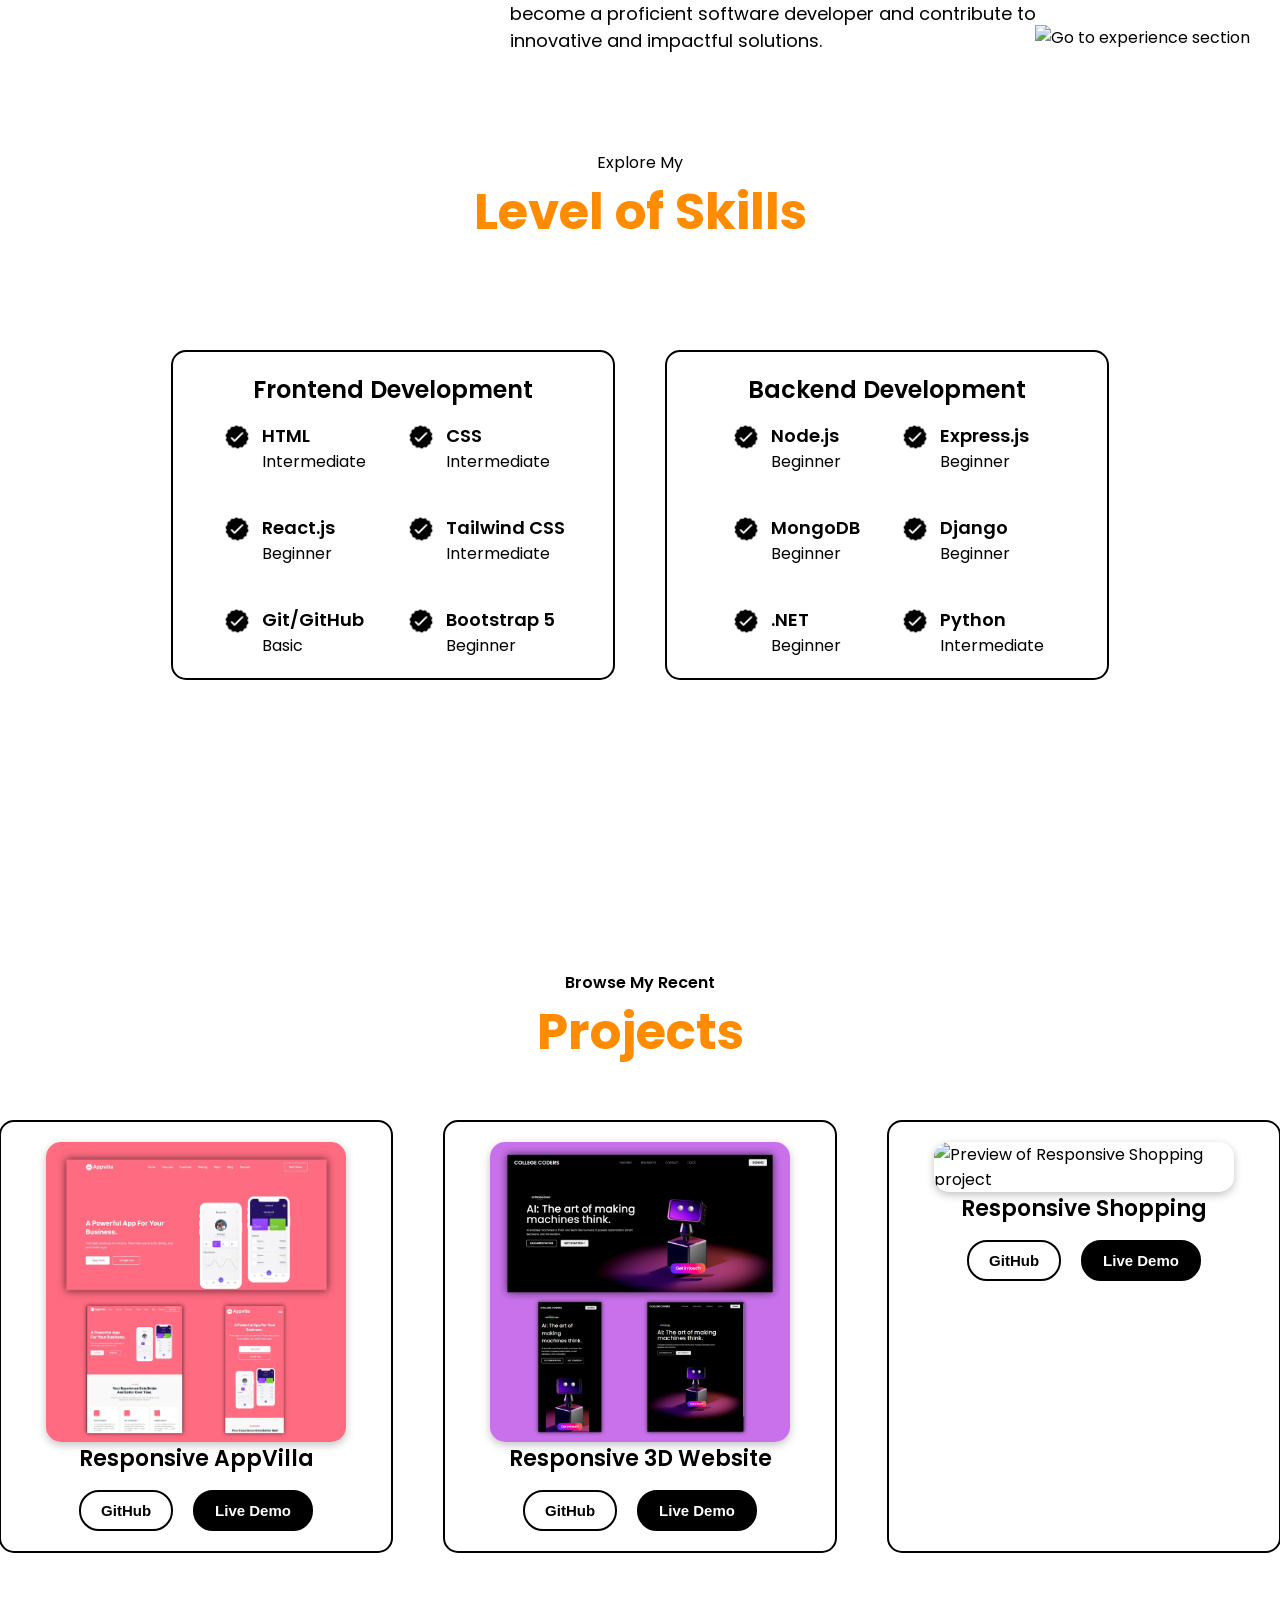
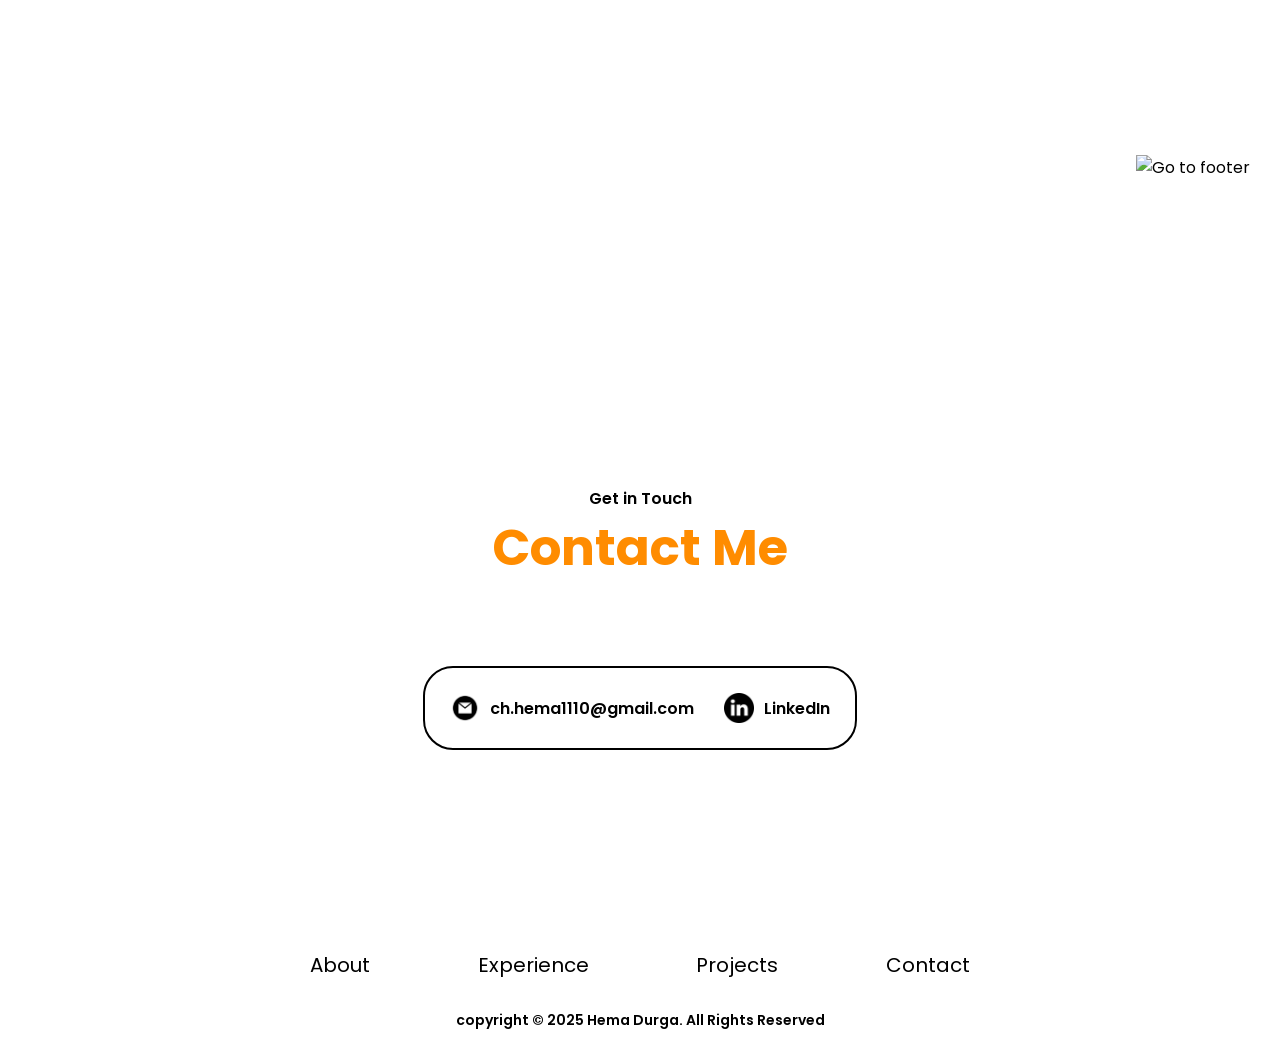
==== commit 0b4ce23a: "Fix HTML encoding issues in index.html" ====
--- a/index.html
+++ b/index.html
@@ -309,7 +309,7 @@
         >
         <a
           class="a2"
-          href="https://www.linkedin.com/in/ch-hema-299141357"
+          href="https://www.linkedin.com/in/hemach-web123"
           target="_blank"
           rel="noopener noreferrer"
           ><img src="linkedin.png" alt="LinkedIn icon" /><span>LinkedIn</span></a
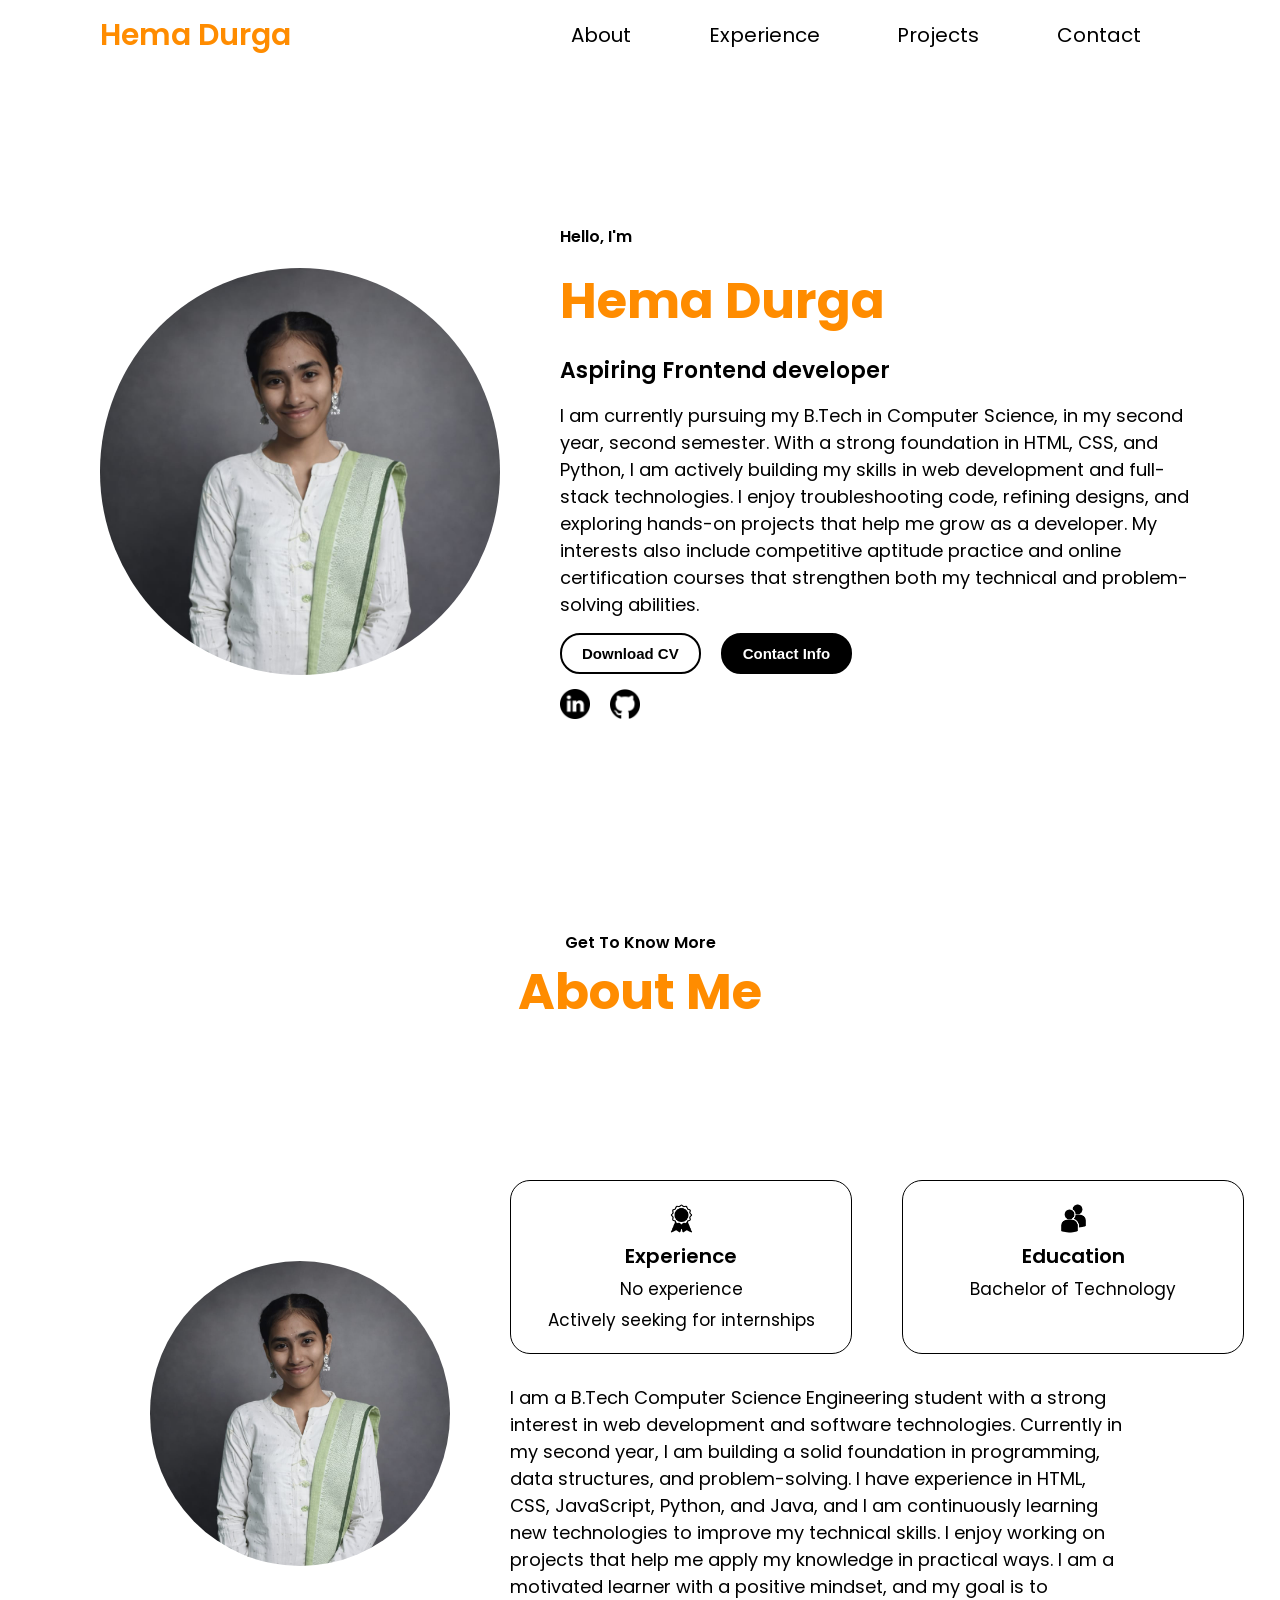
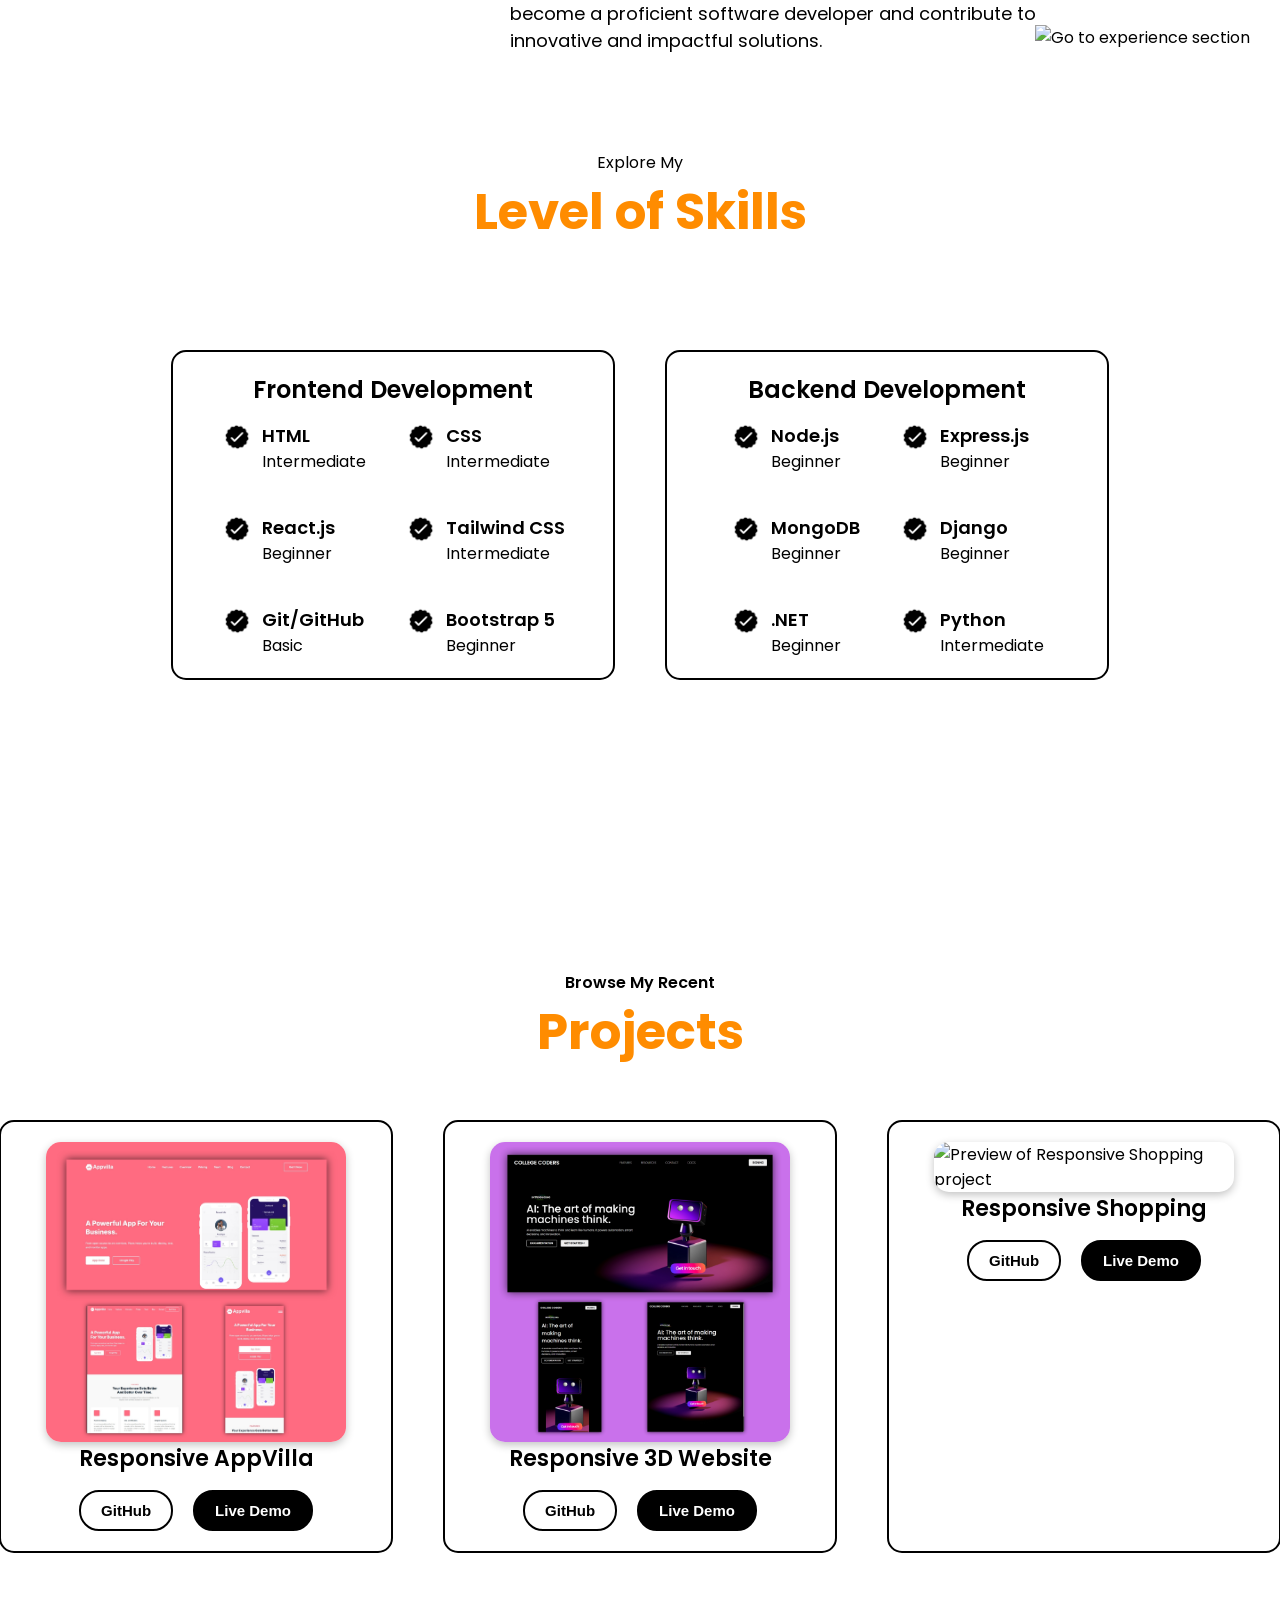
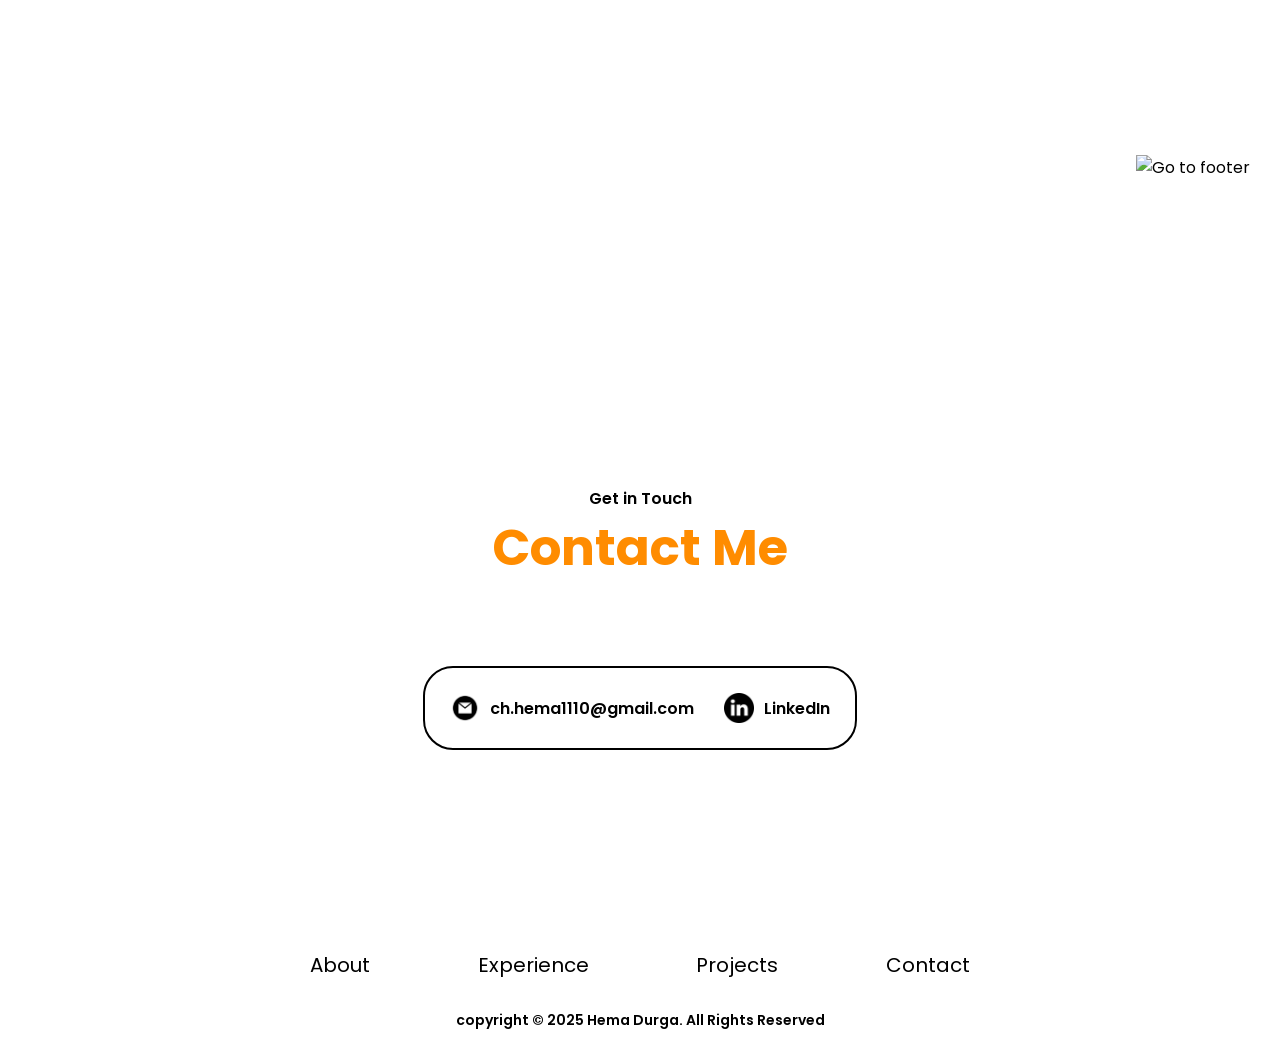
==== commit c5380ee8: "Fix HTML structure and add JavaScript for navbar" ====
--- a/index.html
+++ b/index.html
@@ -327,6 +327,13 @@
       <span>copyright &#169; 2025 Hema Durga. All Rights Reserved</span>
       <a class="arrow arrow2" href="#navbar"> <img src="arrow.png" alt="" /></a>
     </section>
+    <script>
+      const hamburger = document.querySelector(".hamburger");
+      const menu_bar = document.querySelector(".navbar-menu .menubar");
+      hamburger.addEventListener("click", () => {
+        menu_bar.classList.toggle("show");
+      });
+    </script>
   </body>
 </html>
 
